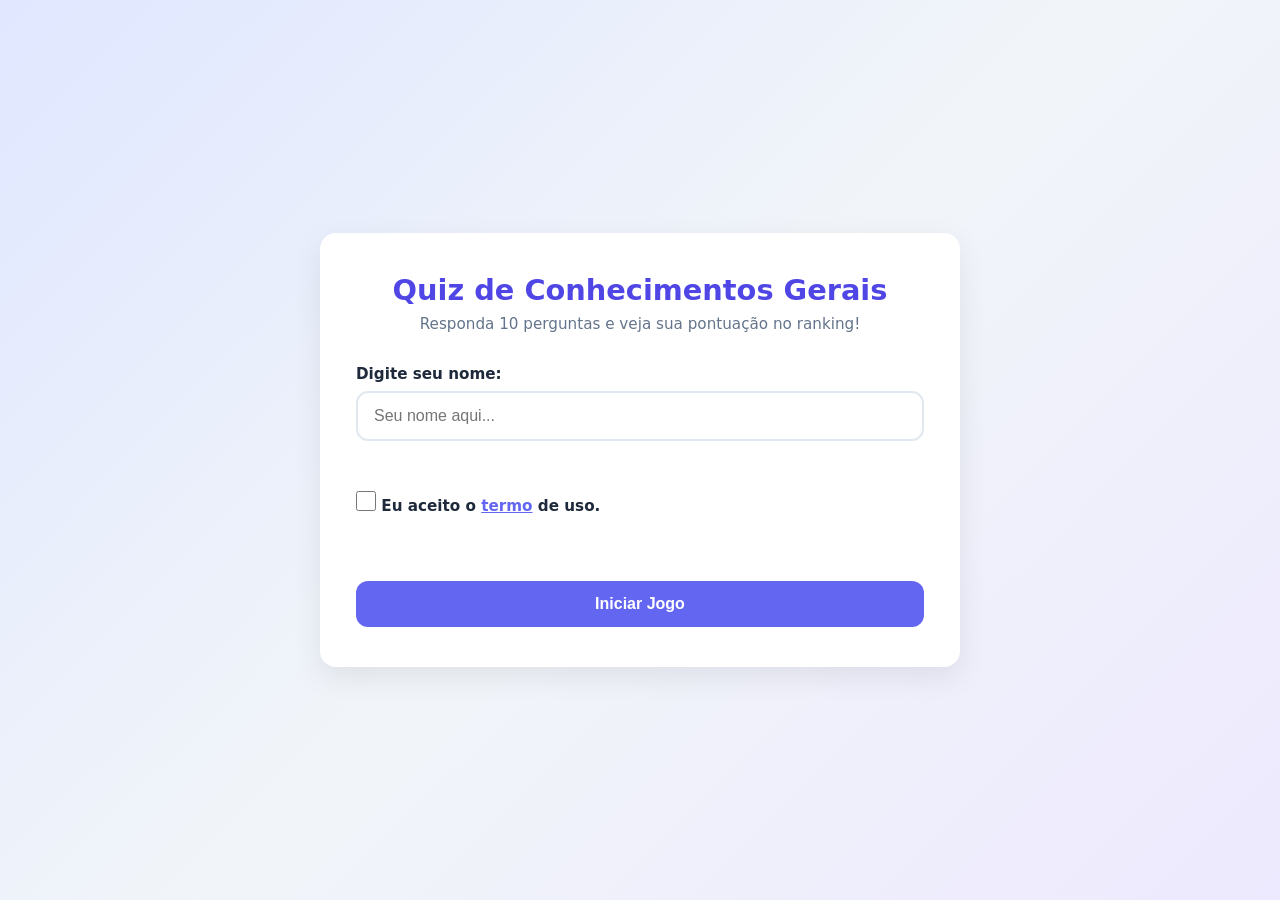
==== index.html @ 55e7a04a "Quiz conhecimentos gerais, quase pronto." ====
<!DOCTYPE html>
<html lang="pt-BR">
<head>
  <meta charset="UTF-8" />
  <meta name="viewport" content="width=device-width, initial-scale=1.0" />
  <title>Quiz de Conhecimentos Gerais</title>
  <link rel="stylesheet" href="style.css" />
</head>
<body>
  <div class="app">
    <!-- TELA INICIAL -->
    <section id="tela-inicio" class="tela ativa">
      <div class="cartao">
        <h1>Quiz de Conhecimentos Gerais</h1>
        <p class="subtitulo">Responda 10 perguntas e veja sua pontuação no ranking!</p>

        <div class="campo">
          <label for="nome">Digite seu nome:</label>
          <input type="text" id="nome" placeholder="Seu nome aqui..." autocomplete="off" />
          <span id="erro-nome" class="erro-msg"></span>
        </div>

        <div class="campo checkbox-campo">
          <label class="aceite">
            <input type="checkbox" id="aceite" />
            <span>Eu aceito o <a href="termo.html" target="_blank" rel="noopener" class="link-termo">termo</a> de uso.</span>
          </label>
          <span id="erro-aceite" class="erro-msg"></span>
        </div>

        <button id="btn-iniciar" class="btn btn-principal">Iniciar Jogo</button>
      </div>
    </section>

    <!-- TELA DO QUIZ -->
    <section id="tela-quiz" class="tela">
      <div class="cabecalho-quiz">
        <div class="info-quiz">
          <span id="jogador-nome"></span>
          <span id="pontos-atuais" class="pontos">0 pts</span>
        </div>
        <div class="barra-progresso">
          <div id="progresso-preenchido" class="barra-progresso-preenchido"></div>
        </div>
        <p id="contador-pergunta" class="contador">Pergunta 1 de 10</p>
      </div>

      <div class="cartao cartao-pergunta">
        <h2 id="texto-pergunta"></h2>
        <div id="opcoes" class="opcoes"></div>
        <div id="feedback" class="feedback"></div>
        <button id="btn-proxima" class="btn btn-principal" style="display:none;">Próxima Pergunta</button>
      </div>
    </section>

    <!-- TELA DE RESULTADO / RANKING -->
    <section id="tela-resultado" class="tela">
      <div class="cartao">
        <h1>Quiz Concluído!</h1>
        <div class="pontuacao-final">
          <span id="pontuacao-valor" class="pontuacao-numero"></span>
          <span class="pontuacao-label">de 10 acertos</span>
        </div>

        <div class="ranking">
          <h2>Ranking</h2>
          <div id="lista-ranking" class="lista-ranking"></div>
        </div>

        <button id="btn-reiniciar" class="btn btn-principal">Jogar Novamente</button>
      </div>
    </section>
  </div>

  <script src="script.js"></script>
</body>
</html>
---- style.css ----
* {
    margin: 0;
    padding: 0;
    box-sizing: border-box;
  }
  
  :root {
    --cor-primaria: #6366f1;
    --cor-primaria-escura: #4f46e5;
    --cor-sucesso: #16a34a;
    --cor-sucesso-fundo: #dcfce7;
    --cor-erro: #dc2626;
    --cor-erro-fundo: #fee2e2;
    --cor-texto: #1e293b;
    --cor-texto-suave: #64748b;
    --cor-fundo: #f1f5f9;
    --cor-branco: #ffffff;
    --cor-borda: #e2e8f0;
    --raio: 16px;
    --sombra: 0 10px 30px rgba(0, 0, 0, 0.08);
    --sombra-hover: 0 14px 40px rgba(0, 0, 0, 0.12);
  }
  
  body {
    font-family: 'Segoe UI', system-ui, -apple-system, sans-serif;
    background: linear-gradient(135deg, #e0e7ff 0%, #f1f5f9 50%, #ede9fe 100%);
    color: var(--cor-texto);
    min-height: 100vh;
    display: flex;
    align-items: center;
    justify-content: center;
    padding: 20px;
  }
  
  .app {
    width: 100%;
    max-width: 640px;
  }
  
  /* TELAS */
  .tela {
    display: none;
    animation: surgir 0.4s ease;
  }
  
  .tela.ativa {
    display: block;
  }
  
  @keyframes surgir {
    from { opacity: 0; transform: translateY(16px); }
    to { opacity: 1; transform: translateY(0); }
  }
  
  /* CARTÃO */
  .cartao {
    background: var(--cor-branco);
    border-radius: var(--raio);
    box-shadow: var(--sombra);
    padding: 40px 36px;
  }
  
  h1 {
    font-size: 1.8rem;
    text-align: center;
    margin-bottom: 8px;
    color: var(--cor-primaria-escura);
  }
  
  h2 {
    font-size: 1.3rem;
    margin-bottom: 24px;
    line-height: 1.5;
  }
  
  .subtitulo {
    text-align: center;
    color: var(--cor-texto-suave);
    margin-bottom: 32px;
    font-size: 0.95rem;
  }
  
  /* CAMPOS DO FORMULÁRIO */
  .campo {
    margin-bottom: 24px;
  }
  
  .campo label {
    display: block;
    font-weight: 600;
    margin-bottom: 8px;
    font-size: 0.95rem;
  }
  
  .campo input[type="text"] {
    width: 100%;
    padding: 14px 16px;
    border: 2px solid var(--cor-borda);
    border-radius: 12px;
    font-size: 1rem;
    transition: border-color 0.2s, box-shadow 0.2s;
    outline: none;
  }
  
  .campo input[type="text"]:focus {
    border-color: var(--cor-primaria);
    box-shadow: 0 0 0 3px rgba(99, 102, 241, 0.15);
  }
  
  .checkbox-campo {
    display: flex;
    flex-direction: column;
  }
  
  .aceite {
    display: flex;
    align-items: flex-start;
    gap: 10px;
    cursor: pointer;
    font-size: 0.95rem;
    line-height: 1.5;
  }
  
  .aceite input[type="checkbox"] {
    width: 20px;
    height: 20px;
    margin-top: 2px;
    accent-color: var(--cor-primaria);
    cursor: pointer;
    flex-shrink: 0;
  }
  
  .link-termo {
    color: var(--cor-primaria);
    text-decoration: underline;
    font-weight: 600;
  }
  
  .link-termo:hover {
    color: var(--cor-primaria-escura);
  }
  
  .erro-msg {
    display: block;
    color: var(--cor-erro);
    font-size: 0.85rem;
    margin-top: 6px;
    min-height: 18px;
  }
  
  /* BOTÕES */
  .btn {
    display: inline-block;
    border: none;
    border-radius: 12px;
    font-size: 1rem;
    font-weight: 600;
    cursor: pointer;
    transition: transform 0.15s, box-shadow 0.2s, background 0.2s;
    padding: 14px 28px;
    width: 100%;
  }
  
  .btn-principal {
    background: var(--cor-primaria);
    color: var(--cor-branco);
    margin-top: 8px;
  }
  
  .btn-principal:hover {
    background: var(--cor-primaria-escura);
    box-shadow: var(--sombra-hover);
    transform: translateY(-2px);
  }
  
  .btn-principal:active {
    transform: translateY(0);
  }
  
  /* CABEÇALHO DO QUIZ */
  .cabecalho-quiz {
    margin-bottom: 20px;
  }
  
  .info-quiz {
    display: flex;
    justify-content: space-between;
    align-items: center;
    margin-bottom: 12px;
  }
  
  #jogador-nome {
    font-weight: 600;
    font-size: 1rem;
  }
  
  .pontos {
    background: var(--cor-primaria);
    color: var(--cor-branco);
    padding: 4px 14px;
    border-radius: 20px;
    font-weight: 600;
    font-size: 0.9rem;
  }
  
  .barra-progresso {
    width: 100%;
    height: 8px;
    background: var(--cor-borda);
    border-radius: 4px;
    overflow: hidden;
    margin-bottom: 8px;
  }
  
  .barra-progresso-preenchido {
    height: 100%;
    background: linear-gradient(90deg, var(--cor-primaria), #a78bfa);
    border-radius: 4px;
    transition: width 0.4s ease;
    width: 0%;
  }
  
  .contador {
    font-size: 0.85rem;
    color: var(--cor-texto-suave);
    text-align: right;
  }
  
  /* OPÇÕES */
  .opcoes {
    display: flex;
    flex-direction: column;
    gap: 12px;
  }
  
  .opcao {
    display: block;
    width: 100%;
    text-align: left;
    padding: 16px 20px;
    border: 2px solid var(--cor-borda);
    border-radius: 12px;
    background: var(--cor-branco);
    font-size: 1rem;
    cursor: pointer;
    transition: border-color 0.2s, background 0.2s, transform 0.1s;
  }
  
  .opcao:hover:not(:disabled) {
    border-color: var(--cor-primaria);
    background: #eef2ff;
    transform: translateX(4px);
  }
  
  .opcao:disabled {
    cursor: default;
  }
  
  .opcao.correta {
    border-color: var(--cor-sucesso);
    background: var(--cor-sucesso-fundo);
    color: var(--cor-sucesso);
    font-weight: 600;
  }
  
  .opcao.incorreta {
    border-color: var(--cor-erro);
    background: var(--cor-erro-fundo);
    color: var(--cor-erro);
    font-weight: 600;
  }
  
  /* FEEDBACK */
  .feedback {
    margin-top: 20px;
    padding: 14px 18px;
    border-radius: 12px;
    font-weight: 600;
    text-align: center;
    display: none;
  }
  
  .feedback.mostrar {
    display: block;
    animation: surgir 0.3s ease;
  }
  
  .feedback.sucesso {
    background: var(--cor-sucesso-fundo);
    color: var(--cor-sucesso);
  }
  
  .feedback.erro {
    background: var(--cor-erro-fundo);
    color: var(--cor-erro);
  }
  
  /* RESULTADO */
  .pontuacao-final {
    text-align: center;
    margin: 24px 0 32px;
  }
  
  .pontuacao-numero {
    display: block;
    font-size: 3.5rem;
    font-weight: 800;
    color: var(--cor-primaria);
    line-height: 1;
  }
  
  .pontuacao-label {
    display: block;
    color: var(--cor-texto-suave);
    font-size: 1rem;
    margin-top: 8px;
  }
  
  /* RANKING */
  .ranking {
    margin-bottom: 28px;
  }
  
  .ranking h2 {
    text-align: center;
    margin-bottom: 16px;
    font-size: 1.3rem;
    color: var(--cor-texto);
  }
  
  .lista-ranking {
    display: flex;
    flex-direction: column;
    gap: 8px;
    max-height: 320px;
    overflow-y: auto;
  }
  
  .item-ranking {
    display: flex;
    align-items: center;
    gap: 12px;
    padding: 12px 16px;
    background: var(--cor-fundo);
    border-radius: 10px;
    transition: background 0.2s;
  }
  
  .item-ranking:hover {
    background: #e2e8f0;
  }
  
  .item-ranking.destaque {
    background: linear-gradient(135deg, #fef3c7, #fde68a);
    border: 2px solid #f59e0b;
  }
  
  .posicao {
    font-weight: 800;
    font-size: 1.1rem;
    color: var(--cor-primaria);
    min-width: 32px;
    text-align: center;
  }
  
  .nome-ranking {
    flex: 1;
    font-weight: 600;
    font-size: 0.95rem;
  }
  
  .pontos-ranking {
    font-weight: 700;
    color: var(--cor-sucesso);
    font-size: 0.95rem;
  }
  
  .data-ranking {
    font-size: 0.75rem;
    color: var(--cor-texto-suave);
  }
  
  .ranking-vazio {
    text-align: center;
    color: var(--cor-texto-suave);
    padding: 24px;
    font-style: italic;
  }
  
  /* RESPONSIVO */
  @media (max-width: 480px) {
    .cartao {
      padding: 28px 20px;
    }
  
    h1 {
      font-size: 1.5rem;
    }
  
    .pontuacao-numero {
      font-size: 2.8rem;
    }
  }
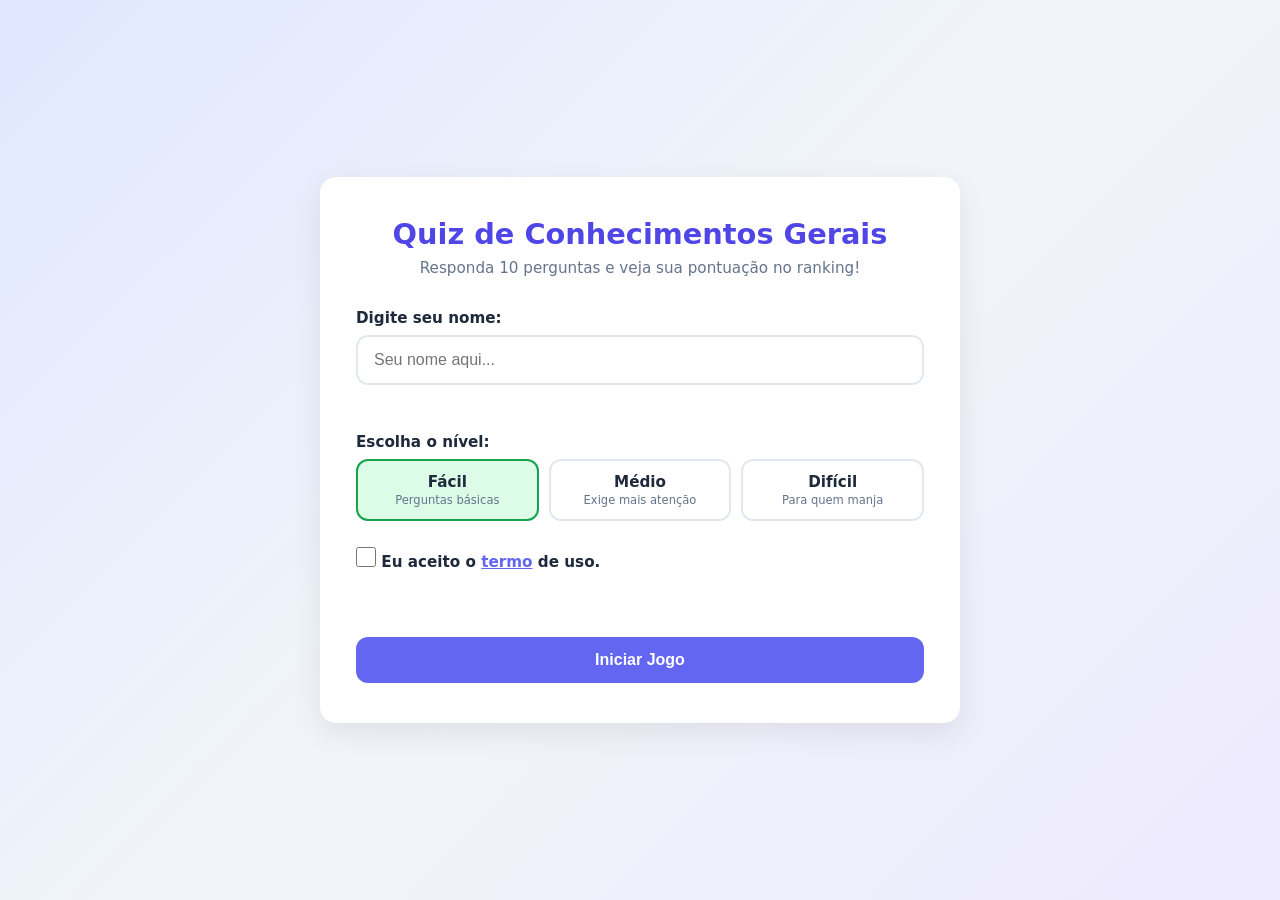
==== commit cafda6bd: "niveis do quiz" ====
--- a/index.html
+++ b/index.html
@@ -13,13 +13,31 @@
       <div class="cartao">
         <h1>Quiz de Conhecimentos Gerais</h1>
         <p class="subtitulo">Responda 10 perguntas e veja sua pontuação no ranking!</p>
-
+ 
         <div class="campo">
           <label for="nome">Digite seu nome:</label>
           <input type="text" id="nome" placeholder="Seu nome aqui..." autocomplete="off" />
           <span id="erro-nome" class="erro-msg"></span>
         </div>
-
+ 
+        <div class="campo">
+          <label>Escolha o nível:</label>
+          <div class="niveis">
+            <label class="nivel-opcao">
+              <input type="radio" name="nivel" value="facil" checked />
+              <span class="nivel-cartao nivel-facil"><strong>Fácil</strong><small>Perguntas básicas</small></span>
+            </label>
+            <label class="nivel-opcao">
+              <input type="radio" name="nivel" value="medio" />
+              <span class="nivel-cartao nivel-medio"><strong>Médio</strong><small>Exige mais atenção</small></span>
+            </label>
+            <label class="nivel-opcao">
+              <input type="radio" name="nivel" value="dificil" />
+              <span class="nivel-cartao nivel-dificil"><strong>Difícil</strong><small>Para quem manja</small></span>
+            </label>
+          </div>
+        </div>
+ 
         <div class="campo checkbox-campo">
           <label class="aceite">
             <input type="checkbox" id="aceite" />
@@ -27,16 +45,17 @@
           </label>
           <span id="erro-aceite" class="erro-msg"></span>
         </div>
-
+ 
         <button id="btn-iniciar" class="btn btn-principal">Iniciar Jogo</button>
       </div>
     </section>
-
+ 
     <!-- TELA DO QUIZ -->
     <section id="tela-quiz" class="tela">
       <div class="cabecalho-quiz">
         <div class="info-quiz">
           <span id="jogador-nome"></span>
+          <span id="nivel-atual" class="selo-nivel"></span>
           <span id="pontos-atuais" class="pontos">0 pts</span>
         </div>
         <div class="barra-progresso">
@@ -44,7 +63,7 @@
         </div>
         <p id="contador-pergunta" class="contador">Pergunta 1 de 10</p>
       </div>
-
+ 
       <div class="cartao cartao-pergunta">
         <h2 id="texto-pergunta"></h2>
         <div id="opcoes" class="opcoes"></div>
@@ -52,7 +71,7 @@
         <button id="btn-proxima" class="btn btn-principal" style="display:none;">Próxima Pergunta</button>
       </div>
     </section>
-
+ 
     <!-- TELA DE RESULTADO / RANKING -->
     <section id="tela-resultado" class="tela">
       <div class="cartao">
@@ -60,18 +79,25 @@
         <div class="pontuacao-final">
           <span id="pontuacao-valor" class="pontuacao-numero"></span>
           <span class="pontuacao-label">de 10 acertos</span>
+          <span id="resultado-nivel" class="selo-nivel"></span>
         </div>
-
+ 
         <div class="ranking">
           <h2>Ranking</h2>
+          <div id="abas-ranking" class="abas-ranking">
+            <button class="aba" data-filtro="todos">Todos</button>
+            <button class="aba" data-filtro="facil">Fácil</button>
+            <button class="aba" data-filtro="medio">Médio</button>
+            <button class="aba" data-filtro="dificil">Difícil</button>
+          </div>
           <div id="lista-ranking" class="lista-ranking"></div>
         </div>
-
+ 
         <button id="btn-reiniciar" class="btn btn-principal">Jogar Novamente</button>
       </div>
     </section>
   </div>
-
+ 
   <script src="script.js"></script>
 </body>
-</html>
+</html>
--- a/style.css
+++ b/style.css
@@ -1,404 +1,447 @@
 * {
-    margin: 0;
-    padding: 0;
-    box-sizing: border-box;
+  margin: 0;
+  padding: 0;
+  box-sizing: border-box;
+}
+
+:root {
+  --cor-primaria: #6366f1;
+  --cor-primaria-escura: #4f46e5;
+  --cor-sucesso: #16a34a;
+  --cor-sucesso-fundo: #dcfce7;
+  --cor-erro: #dc2626;
+  --cor-erro-fundo: #fee2e2;
+  --cor-texto: #1e293b;
+  --cor-texto-suave: #64748b;
+  --cor-fundo: #f1f5f9;
+  --cor-branco: #ffffff;
+  --cor-borda: #e2e8f0;
+  --raio: 16px;
+  --sombra: 0 10px 30px rgba(0, 0, 0, 0.08);
+  --sombra-hover: 0 14px 40px rgba(0, 0, 0, 0.12);
+}
+
+body {
+  font-family: 'Segoe UI', system-ui, -apple-system, sans-serif;
+  background: linear-gradient(135deg, #e0e7ff 0%, #f1f5f9 50%, #ede9fe 100%);
+  color: var(--cor-texto);
+  min-height: 100vh;
+  display: flex;
+  align-items: center;
+  justify-content: center;
+  padding: 20px;
+}
+
+.app {
+  width: 100%;
+  max-width: 640px;
+}
+
+/* TELAS */
+.tela {
+  display: none;
+  animation: surgir 0.4s ease;
+}
+
+.tela.ativa {
+  display: block;
+}
+
+@keyframes surgir {
+  from { opacity: 0; transform: translateY(16px); }
+  to { opacity: 1; transform: translateY(0); }
+}
+
+/* CARTÃO */
+.cartao {
+  background: var(--cor-branco);
+  border-radius: var(--raio);
+  box-shadow: var(--sombra);
+  padding: 40px 36px;
+}
+
+h1 {
+  font-size: 1.8rem;
+  text-align: center;
+  margin-bottom: 8px;
+  color: var(--cor-primaria-escura);
+}
+
+h2 {
+  font-size: 1.3rem;
+  margin-bottom: 24px;
+  line-height: 1.5;
+}
+
+.subtitulo {
+  text-align: center;
+  color: var(--cor-texto-suave);
+  margin-bottom: 32px;
+  font-size: 0.95rem;
+}
+
+/* CAMPOS DO FORMULÁRIO */
+.campo {
+  margin-bottom: 24px;
+}
+
+.campo label {
+  display: block;
+  font-weight: 600;
+  margin-bottom: 8px;
+  font-size: 0.95rem;
+}
+
+.campo input[type="text"] {
+  width: 100%;
+  padding: 14px 16px;
+  border: 2px solid var(--cor-borda);
+  border-radius: 12px;
+  font-size: 1rem;
+  transition: border-color 0.2s, box-shadow 0.2s;
+  outline: none;
+}
+
+.campo input[type="text"]:focus {
+  border-color: var(--cor-primaria);
+  box-shadow: 0 0 0 3px rgba(99, 102, 241, 0.15);
+}
+
+.checkbox-campo {
+  display: flex;
+  flex-direction: column;
+}
+
+.aceite {
+  display: flex;
+  align-items: flex-start;
+  gap: 10px;
+  cursor: pointer;
+  font-size: 0.95rem;
+  line-height: 1.5;
+}
+
+.aceite input[type="checkbox"] {
+  width: 20px;
+  height: 20px;
+  margin-top: 2px;
+  accent-color: var(--cor-primaria);
+  cursor: pointer;
+  flex-shrink: 0;
+}
+
+.link-termo {
+  color: var(--cor-primaria);
+  text-decoration: underline;
+  font-weight: 600;
+}
+
+.link-termo:hover {
+  color: var(--cor-primaria-escura);
+}
+
+.erro-msg {
+  display: block;
+  color: var(--cor-erro);
+  font-size: 0.85rem;
+  margin-top: 6px;
+  min-height: 18px;
+}
+
+/* BOTÕES */
+.btn {
+  display: inline-block;
+  border: none;
+  border-radius: 12px;
+  font-size: 1rem;
+  font-weight: 600;
+  cursor: pointer;
+  transition: transform 0.15s, box-shadow 0.2s, background 0.2s;
+  padding: 14px 28px;
+  width: 100%;
+}
+
+.btn-principal {
+  background: var(--cor-primaria);
+  color: var(--cor-branco);
+  margin-top: 8px;
+}
+
+.btn-principal:hover {
+  background: var(--cor-primaria-escura);
+  box-shadow: var(--sombra-hover);
+  transform: translateY(-2px);
+}
+
+.btn-principal:active {
+  transform: translateY(0);
+}
+
+/* CABEÇALHO DO QUIZ */
+.cabecalho-quiz {
+  margin-bottom: 20px;
+}
+
+.info-quiz {
+  display: flex;
+  justify-content: space-between;
+  align-items: center;
+  margin-bottom: 12px;
+}
+
+#jogador-nome {
+  font-weight: 600;
+  font-size: 1rem;
+}
+
+.pontos {
+  background: var(--cor-primaria);
+  color: var(--cor-branco);
+  padding: 4px 14px;
+  border-radius: 20px;
+  font-weight: 600;
+  font-size: 0.9rem;
+}
+
+.barra-progresso {
+  width: 100%;
+  height: 8px;
+  background: var(--cor-borda);
+  border-radius: 4px;
+  overflow: hidden;
+  margin-bottom: 8px;
+}
+
+.barra-progresso-preenchido {
+  height: 100%;
+  background: linear-gradient(90deg, var(--cor-primaria), #a78bfa);
+  border-radius: 4px;
+  transition: width 0.4s ease;
+  width: 0%;
+}
+
+.contador {
+  font-size: 0.85rem;
+  color: var(--cor-texto-suave);
+  text-align: right;
+}
+
+/* OPÇÕES */
+.opcoes {
+  display: flex;
+  flex-direction: column;
+  gap: 12px;
+}
+
+.opcao {
+  display: block;
+  width: 100%;
+  text-align: left;
+  padding: 16px 20px;
+  border: 2px solid var(--cor-borda);
+  border-radius: 12px;
+  background: var(--cor-branco);
+  font-size: 1rem;
+  cursor: pointer;
+  transition: border-color 0.2s, background 0.2s, transform 0.1s;
+}
+
+.opcao:hover:not(:disabled) {
+  border-color: var(--cor-primaria);
+  background: #eef2ff;
+  transform: translateX(4px);
+}
+
+.opcao:disabled {
+  cursor: default;
+}
+
+.opcao.correta {
+  border-color: var(--cor-sucesso);
+  background: var(--cor-sucesso-fundo);
+  color: var(--cor-sucesso);
+  font-weight: 600;
+}
+
+.opcao.incorreta {
+  border-color: var(--cor-erro);
+  background: var(--cor-erro-fundo);
+  color: var(--cor-erro);
+  font-weight: 600;
+}
+
+/* FEEDBACK */
+.feedback {
+  margin-top: 20px;
+  padding: 14px 18px;
+  border-radius: 12px;
+  font-weight: 600;
+  text-align: center;
+  display: none;
+}
+
+.feedback.mostrar {
+  display: block;
+  animation: surgir 0.3s ease;
+}
+
+.feedback.sucesso {
+  background: var(--cor-sucesso-fundo);
+  color: var(--cor-sucesso);
+}
+
+.feedback.erro {
+  background: var(--cor-erro-fundo);
+  color: var(--cor-erro);
+}
+
+/* RESULTADO */
+.pontuacao-final {
+  text-align: center;
+  margin: 24px 0 32px;
+}
+
+.pontuacao-numero {
+  display: block;
+  font-size: 3.5rem;
+  font-weight: 800;
+  color: var(--cor-primaria);
+  line-height: 1;
+}
+
+.pontuacao-label {
+  display: block;
+  color: var(--cor-texto-suave);
+  font-size: 1rem;
+  margin-top: 8px;
+}
+
+/* RANKING */
+.ranking {
+  margin-bottom: 28px;
+}
+
+.ranking h2 {
+  text-align: center;
+  margin-bottom: 16px;
+  font-size: 1.3rem;
+  color: var(--cor-texto);
+}
+
+.lista-ranking {
+  display: flex;
+  flex-direction: column;
+  gap: 8px;
+  max-height: 320px;
+  overflow-y: auto;
+}
+
+.item-ranking {
+  display: flex;
+  align-items: center;
+  gap: 12px;
+  padding: 12px 16px;
+  background: var(--cor-fundo);
+  border-radius: 10px;
+  transition: background 0.2s;
+}
+
+.item-ranking:hover {
+  background: #e2e8f0;
+}
+
+.item-ranking.destaque {
+  background: linear-gradient(135deg, #fef3c7, #fde68a);
+  border: 2px solid #f59e0b;
+}
+
+.posicao {
+  font-weight: 800;
+  font-size: 1.1rem;
+  color: var(--cor-primaria);
+  min-width: 32px;
+  text-align: center;
+}
+
+.nome-ranking {
+  flex: 1;
+  font-weight: 600;
+  font-size: 0.95rem;
+}
+
+.pontos-ranking {
+  font-weight: 700;
+  color: var(--cor-sucesso);
+  font-size: 0.95rem;
+}
+
+.data-ranking {
+  font-size: 0.75rem;
+  color: var(--cor-texto-suave);
+}
+
+.ranking-vazio {
+  text-align: center;
+  color: var(--cor-texto-suave);
+  padding: 24px;
+  font-style: italic;
+}
+
+/* RESPONSIVO */
+@media (max-width: 480px) {
+  .cartao {
+    padding: 28px 20px;
   }
-  
-  :root {
-    --cor-primaria: #6366f1;
-    --cor-primaria-escura: #4f46e5;
-    --cor-sucesso: #16a34a;
-    --cor-sucesso-fundo: #dcfce7;
-    --cor-erro: #dc2626;
-    --cor-erro-fundo: #fee2e2;
-    --cor-texto: #1e293b;
-    --cor-texto-suave: #64748b;
-    --cor-fundo: #f1f5f9;
-    --cor-branco: #ffffff;
-    --cor-borda: #e2e8f0;
-    --raio: 16px;
-    --sombra: 0 10px 30px rgba(0, 0, 0, 0.08);
-    --sombra-hover: 0 14px 40px rgba(0, 0, 0, 0.12);
+
+  h1 {
+    font-size: 1.5rem;
   }
-  
-  body {
-    font-family: 'Segoe UI', system-ui, -apple-system, sans-serif;
-    background: linear-gradient(135deg, #e0e7ff 0%, #f1f5f9 50%, #ede9fe 100%);
-    color: var(--cor-texto);
-    min-height: 100vh;
-    display: flex;
-    align-items: center;
-    justify-content: center;
-    padding: 20px;
+
+  .pontuacao-numero {
+    font-size: 2.8rem;
   }
-  
-  .app {
-    width: 100%;
-    max-width: 640px;
-  }
-  
-  /* TELAS */
-  .tela {
-    display: none;
-    animation: surgir 0.4s ease;
-  }
-  
-  .tela.ativa {
-    display: block;
-  }
-  
-  @keyframes surgir {
-    from { opacity: 0; transform: translateY(16px); }
-    to { opacity: 1; transform: translateY(0); }
-  }
-  
-  /* CARTÃO */
-  .cartao {
-    background: var(--cor-branco);
-    border-radius: var(--raio);
-    box-shadow: var(--sombra);
-    padding: 40px 36px;
-  }
-  
-  h1 {
-    font-size: 1.8rem;
-    text-align: center;
-    margin-bottom: 8px;
-    color: var(--cor-primaria-escura);
-  }
-  
-  h2 {
-    font-size: 1.3rem;
-    margin-bottom: 24px;
-    line-height: 1.5;
-  }
-  
-  .subtitulo {
-    text-align: center;
-    color: var(--cor-texto-suave);
-    margin-bottom: 32px;
-    font-size: 0.95rem;
-  }
-  
-  /* CAMPOS DO FORMULÁRIO */
-  .campo {
-    margin-bottom: 24px;
-  }
-  
-  .campo label {
-    display: block;
-    font-weight: 600;
-    margin-bottom: 8px;
-    font-size: 0.95rem;
-  }
-  
-  .campo input[type="text"] {
-    width: 100%;
-    padding: 14px 16px;
-    border: 2px solid var(--cor-borda);
-    border-radius: 12px;
-    font-size: 1rem;
-    transition: border-color 0.2s, box-shadow 0.2s;
-    outline: none;
-  }
-  
-  .campo input[type="text"]:focus {
-    border-color: var(--cor-primaria);
-    box-shadow: 0 0 0 3px rgba(99, 102, 241, 0.15);
-  }
-  
-  .checkbox-campo {
-    display: flex;
-    flex-direction: column;
-  }
-  
-  .aceite {
-    display: flex;
-    align-items: flex-start;
-    gap: 10px;
-    cursor: pointer;
-    font-size: 0.95rem;
-    line-height: 1.5;
-  }
-  
-  .aceite input[type="checkbox"] {
-    width: 20px;
-    height: 20px;
-    margin-top: 2px;
-    accent-color: var(--cor-primaria);
-    cursor: pointer;
-    flex-shrink: 0;
-  }
-  
-  .link-termo {
-    color: var(--cor-primaria);
-    text-decoration: underline;
-    font-weight: 600;
-  }
-  
-  .link-termo:hover {
-    color: var(--cor-primaria-escura);
-  }
-  
-  .erro-msg {
-    display: block;
-    color: var(--cor-erro);
-    font-size: 0.85rem;
-    margin-top: 6px;
-    min-height: 18px;
-  }
-  
-  /* BOTÕES */
-  .btn {
-    display: inline-block;
-    border: none;
-    border-radius: 12px;
-    font-size: 1rem;
-    font-weight: 600;
-    cursor: pointer;
-    transition: transform 0.15s, box-shadow 0.2s, background 0.2s;
-    padding: 14px 28px;
-    width: 100%;
-  }
-  
-  .btn-principal {
-    background: var(--cor-primaria);
-    color: var(--cor-branco);
-    margin-top: 8px;
-  }
-  
-  .btn-principal:hover {
-    background: var(--cor-primaria-escura);
-    box-shadow: var(--sombra-hover);
-    transform: translateY(-2px);
-  }
-  
-  .btn-principal:active {
-    transform: translateY(0);
-  }
-  
-  /* CABEÇALHO DO QUIZ */
-  .cabecalho-quiz {
-    margin-bottom: 20px;
-  }
-  
-  .info-quiz {
-    display: flex;
-    justify-content: space-between;
-    align-items: center;
-    margin-bottom: 12px;
-  }
-  
-  #jogador-nome {
-    font-weight: 600;
-    font-size: 1rem;
-  }
-  
-  .pontos {
-    background: var(--cor-primaria);
-    color: var(--cor-branco);
-    padding: 4px 14px;
-    border-radius: 20px;
-    font-weight: 600;
-    font-size: 0.9rem;
-  }
-  
-  .barra-progresso {
-    width: 100%;
-    height: 8px;
-    background: var(--cor-borda);
-    border-radius: 4px;
-    overflow: hidden;
-    margin-bottom: 8px;
-  }
-  
-  .barra-progresso-preenchido {
-    height: 100%;
-    background: linear-gradient(90deg, var(--cor-primaria), #a78bfa);
-    border-radius: 4px;
-    transition: width 0.4s ease;
-    width: 0%;
-  }
-  
-  .contador {
-    font-size: 0.85rem;
-    color: var(--cor-texto-suave);
-    text-align: right;
-  }
-  
-  /* OPÇÕES */
-  .opcoes {
-    display: flex;
-    flex-direction: column;
-    gap: 12px;
-  }
-  
-  .opcao {
-    display: block;
-    width: 100%;
-    text-align: left;
-    padding: 16px 20px;
-    border: 2px solid var(--cor-borda);
-    border-radius: 12px;
-    background: var(--cor-branco);
-    font-size: 1rem;
-    cursor: pointer;
-    transition: border-color 0.2s, background 0.2s, transform 0.1s;
-  }
-  
-  .opcao:hover:not(:disabled) {
-    border-color: var(--cor-primaria);
-    background: #eef2ff;
-    transform: translateX(4px);
-  }
-  
-  .opcao:disabled {
-    cursor: default;
-  }
-  
-  .opcao.correta {
-    border-color: var(--cor-sucesso);
-    background: var(--cor-sucesso-fundo);
-    color: var(--cor-sucesso);
-    font-weight: 600;
-  }
-  
-  .opcao.incorreta {
-    border-color: var(--cor-erro);
-    background: var(--cor-erro-fundo);
-    color: var(--cor-erro);
-    font-weight: 600;
-  }
-  
-  /* FEEDBACK */
-  .feedback {
-    margin-top: 20px;
-    padding: 14px 18px;
-    border-radius: 12px;
-    font-weight: 600;
-    text-align: center;
-    display: none;
-  }
-  
-  .feedback.mostrar {
-    display: block;
-    animation: surgir 0.3s ease;
-  }
-  
-  .feedback.sucesso {
-    background: var(--cor-sucesso-fundo);
-    color: var(--cor-sucesso);
-  }
-  
-  .feedback.erro {
-    background: var(--cor-erro-fundo);
-    color: var(--cor-erro);
-  }
-  
-  /* RESULTADO */
-  .pontuacao-final {
-    text-align: center;
-    margin: 24px 0 32px;
-  }
-  
-  .pontuacao-numero {
-    display: block;
-    font-size: 3.5rem;
-    font-weight: 800;
-    color: var(--cor-primaria);
-    line-height: 1;
-  }
-  
-  .pontuacao-label {
-    display: block;
-    color: var(--cor-texto-suave);
-    font-size: 1rem;
-    margin-top: 8px;
-  }
-  
-  /* RANKING */
-  .ranking {
-    margin-bottom: 28px;
-  }
-  
-  .ranking h2 {
-    text-align: center;
-    margin-bottom: 16px;
-    font-size: 1.3rem;
-    color: var(--cor-texto);
-  }
-  
-  .lista-ranking {
-    display: flex;
-    flex-direction: column;
-    gap: 8px;
-    max-height: 320px;
-    overflow-y: auto;
-  }
-  
-  .item-ranking {
-    display: flex;
-    align-items: center;
-    gap: 12px;
-    padding: 12px 16px;
-    background: var(--cor-fundo);
-    border-radius: 10px;
-    transition: background 0.2s;
-  }
-  
-  .item-ranking:hover {
-    background: #e2e8f0;
-  }
-  
-  .item-ranking.destaque {
-    background: linear-gradient(135deg, #fef3c7, #fde68a);
-    border: 2px solid #f59e0b;
-  }
-  
-  .posicao {
-    font-weight: 800;
-    font-size: 1.1rem;
-    color: var(--cor-primaria);
-    min-width: 32px;
-    text-align: center;
-  }
-  
-  .nome-ranking {
-    flex: 1;
-    font-weight: 600;
-    font-size: 0.95rem;
-  }
-  
-  .pontos-ranking {
-    font-weight: 700;
-    color: var(--cor-sucesso);
-    font-size: 0.95rem;
-  }
-  
-  .data-ranking {
-    font-size: 0.75rem;
-    color: var(--cor-texto-suave);
-  }
-  
-  .ranking-vazio {
-    text-align: center;
-    color: var(--cor-texto-suave);
-    padding: 24px;
-    font-style: italic;
-  }
-  
-  /* RESPONSIVO */
-  @media (max-width: 480px) {
-    .cartao {
-      padding: 28px 20px;
-    }
-  
-    h1 {
-      font-size: 1.5rem;
-    }
-  
-    .pontuacao-numero {
-      font-size: 2.8rem;
-    }
-  }
-  +}
+
+
+/* NÍVEIS */
+.niveis { display: grid; grid-template-columns: repeat(3, 1fr); gap: 10px; }
+.nivel-opcao { cursor: pointer; margin: 0 !important; font-weight: normal !important; position: relative; }
+.nivel-opcao input { position: absolute; opacity: 0; pointer-events: none; }
+.nivel-cartao {
+display: flex; flex-direction: column; align-items: center; gap: 2px;
+padding: 12px 8px; border: 2px solid var(--cor-borda); border-radius: 12px;
+text-align: center; transition: border-color .2s, background .2s, transform .1s;
+}
+.nivel-cartao small { font-size: .72rem; color: var(--cor-texto-suave); }
+.nivel-opcao:hover .nivel-cartao { transform: translateY(-2px); }
+.nivel-opcao input:focus-visible + .nivel-cartao { box-shadow: 0 0 0 3px rgba(99,102,241,.25); }
+.nivel-opcao input:checked + .nivel-facil   { border-color: #16a34a; background: #dcfce7; }
+.nivel-opcao input:checked + .nivel-medio   { border-color: #d97706; background: #fef3c7; }
+.nivel-opcao input:checked + .nivel-dificil { border-color: #dc2626; background: #fee2e2; }
+
+.selo-nivel {
+display: inline-block; padding: 3px 12px; border-radius: 20px;
+font-size: .8rem; font-weight: 700;
+}
+.selo-nivel:empty { display: none; }
+.selo-nivel.facil   { background: #dcfce7; color: #15803d; }
+.selo-nivel.medio   { background: #fef3c7; color: #b45309; }
+.selo-nivel.dificil { background: #fee2e2; color: #b91c1c; }
+#resultado-nivel { margin-top: 12px; }
+
+.abas-ranking { display: flex; gap: 8px; justify-content: center; flex-wrap: wrap; margin-bottom: 16px; }
+.aba {
+border: 2px solid var(--cor-borda); background: var(--cor-branco); color: var(--cor-texto);
+padding: 6px 14px; border-radius: 20px; font-weight: 600; font-size: .85rem; cursor: pointer;
+transition: background .2s, border-color .2s;
+}
+.aba:hover { border-color: var(--cor-primaria); }
+.aba.ativa { background: var(--cor-primaria); border-color: var(--cor-primaria); color: #fff; }
+.info-nome { display: flex; flex-direction: column; flex: 1; }
+.info-nome .nome-ranking { flex: none; }
+.info-nome .selo-nivel { font-size: .65rem; padding: 1px 8px; margin-left: 6px; }
+
+@media (max-width: 480px) {
+.niveis { grid-template-columns: 1fr; }
+.nivel-cartao { flex-direction: row; justify-content: space-between; padding: 12px 16px; }
+}
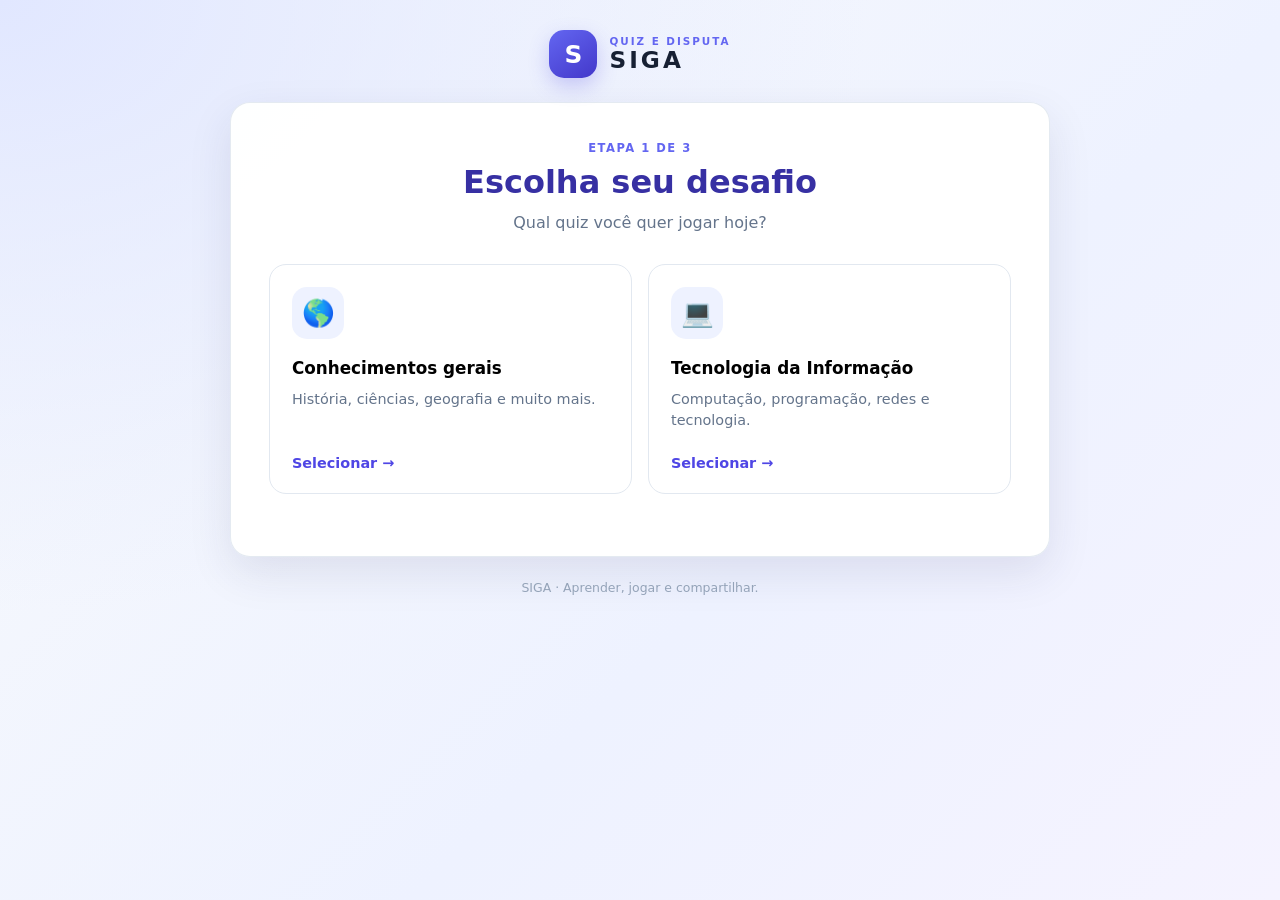
==== commit 24001762: "Add files via upload" ====
--- a/index.html
+++ b/index.html
@@ -3,101 +3,205 @@
 <head>
   <meta charset="UTF-8" />
   <meta name="viewport" content="width=device-width, initial-scale=1.0" />
-  <title>Quiz de Conhecimentos Gerais</title>
+  <meta name="theme-color" content="#4f46e5" />
+  <title>SIGA | Quiz e Disputa</title>
   <link rel="stylesheet" href="style.css" />
 </head>
 <body>
-  <div class="app">
-    <!-- TELA INICIAL -->
-    <section id="tela-inicio" class="tela ativa">
-      <div class="cartao">
-        <h1>Quiz de Conhecimentos Gerais</h1>
-        <p class="subtitulo">Responda 10 perguntas e veja sua pontuação no ranking!</p>
- 
+  <main class="app">
+    <header class="marca">
+      <div class="marca-icone" aria-hidden="true">S</div>
+      <div><p class="marca-sobretitulo">QUIZ E DISPUTA</p><p class="marca-nome">SIGA</p></div>
+    </header>
+
+    <!-- 1. Escolher a categoria -->
+    <section id="tela-tipo" class="tela ativa">
+      <div class="cartao">
+        <p class="etapa">ETAPA 1 DE 3</p>
+        <h1>Escolha seu desafio</h1>
+        <p class="subtitulo">Qual quiz você quer jogar hoje?</p>
+        <div class="cartoes-escolha">
+          <button class="cartao-escolha" type="button" data-tipo="geral">
+            <span class="escolha-icone" aria-hidden="true">🌎</span>
+            <span class="escolha-titulo">Conhecimentos gerais</span>
+            <span class="escolha-descricao">História, ciências, geografia e muito mais.</span>
+            <span class="escolha-cta">Selecionar <span aria-hidden="true">→</span></span>
+          </button>
+          <button class="cartao-escolha" type="button" data-tipo="ti">
+            <span class="escolha-icone" aria-hidden="true">💻</span>
+            <span class="escolha-titulo">Tecnologia da Informação</span>
+            <span class="escolha-descricao">Computação, programação, redes e tecnologia.</span>
+            <span class="escolha-cta">Selecionar <span aria-hidden="true">→</span></span>
+          </button>
+        </div>
+      </div>
+    </section>
+
+    <!-- 2. Escolher individual ou em equipe -->
+    <section id="tela-modo" class="tela">
+      <div class="cartao">
+        <p class="etapa">ETAPA 2 DE 3</p>
+        <h1>Como vocês vão jogar?</h1>
+        <p id="subtitulo-modo" class="subtitulo">Escolha a modalidade.</p>
+        <div class="cartoes-escolha">
+          <button class="cartao-escolha" type="button" data-modo="individual">
+            <span class="escolha-icone" aria-hidden="true">🧑</span>
+            <span class="escolha-titulo">Individual</span>
+            <span class="escolha-descricao">Cada pessoa responde às perguntas e constrói sua pontuação.</span>
+            <span class="escolha-cta">Jogar individual <span aria-hidden="true">→</span></span>
+          </button>
+          <button class="cartao-escolha" type="button" data-modo="equipe">
+            <span class="escolha-icone" aria-hidden="true">⚡</span>
+            <span class="escolha-titulo">Em equipe — passa e repassa</span>
+            <span class="escolha-descricao">Duas equipes disputam a vez. Um responsável registra se a resposta falada está certa.</span>
+            <span class="escolha-cta">Começar disputa <span aria-hidden="true">→</span></span>
+          </button>
+        </div>
+        <button id="btn-voltar-tipo" class="btn btn-secundario" type="button">Voltar</button>
+      </div>
+    </section>
+
+    <!-- 3. Nomes, nível e aceite do termo -->
+    <section id="tela-config" class="tela">
+      <div class="cartao">
+        <p class="etapa">ETAPA 3 DE 3</p>
+        <h1 id="titulo-config">Prepare o jogo</h1>
+        <p id="subtitulo-config" class="subtitulo"></p>
+
+        <div id="campos-individual">
+          <div class="campo">
+            <label for="nome-jogador">Nome do jogador</label>
+            <input type="text" id="nome-jogador" placeholder="Digite seu nome" autocomplete="off" maxlength="40" />
+          </div>
+        </div>
+        <div id="campos-equipe" class="oculto">
+          <div class="campos-duplos">
+            <div class="campo">
+              <label for="nome-equipe-a">Nome da equipe 1</label>
+              <input type="text" id="nome-equipe-a" placeholder="Ex.: Equipe Azul" autocomplete="off" maxlength="40" />
+            </div>
+            <div class="campo">
+              <label for="nome-equipe-b">Nome da equipe 2</label>
+              <input type="text" id="nome-equipe-b" placeholder="Ex.: Equipe Vermelha" autocomplete="off" maxlength="40" />
+            </div>
+          </div>
+          <p class="dica">Na disputa, a primeira equipe a apertar o botão fica com a vez. Um responsável deve avaliar a resposta falada.</p>
+        </div>
+        <p id="erro-nome" class="erro-msg" role="alert"></p>
+
         <div class="campo">
-          <label for="nome">Digite seu nome:</label>
-          <input type="text" id="nome" placeholder="Seu nome aqui..." autocomplete="off" />
-          <span id="erro-nome" class="erro-msg"></span>
-        </div>
- 
-        <div class="campo">
-          <label>Escolha o nível:</label>
-          <div class="niveis">
-            <label class="nivel-opcao">
-              <input type="radio" name="nivel" value="facil" checked />
-              <span class="nivel-cartao nivel-facil"><strong>Fácil</strong><small>Perguntas básicas</small></span>
-            </label>
-            <label class="nivel-opcao">
-              <input type="radio" name="nivel" value="medio" />
-              <span class="nivel-cartao nivel-medio"><strong>Médio</strong><small>Exige mais atenção</small></span>
-            </label>
-            <label class="nivel-opcao">
-              <input type="radio" name="nivel" value="dificil" />
-              <span class="nivel-cartao nivel-dificil"><strong>Difícil</strong><small>Para quem manja</small></span>
-            </label>
-          </div>
-        </div>
- 
-        <div class="campo checkbox-campo">
-          <label class="aceite">
+          <span class="rotulo-campo">Nível de dificuldade</span>
+          <div class="niveis" role="group" aria-label="Nível de dificuldade">
+            <button type="button" class="nivel-btn selecionado" data-nivel="facil"><strong>Fácil</strong><small>Perguntas básicas</small></button>
+            <button type="button" class="nivel-btn" data-nivel="medio"><strong>Médio</strong><small>Intermediário</small></button>
+            <button type="button" class="nivel-btn" data-nivel="dificil"><strong>Difícil</strong><small>Desafio avançado</small></button>
+          </div>
+        </div>
+
+        <div class="campo aceite-campo">
+          <label class="aceite" for="aceite">
             <input type="checkbox" id="aceite" />
-            <span>Eu aceito o <a href="termo.html" target="_blank" rel="noopener" class="link-termo">termo</a> de uso.</span>
+            <span>Li e aceito o <a href="termo.html" target="_blank" rel="noopener" class="link-termo">Termo de Uso</a>.</span>
           </label>
-          <span id="erro-aceite" class="erro-msg"></span>
-        </div>
- 
-        <button id="btn-iniciar" class="btn btn-principal">Iniciar Jogo</button>
-      </div>
-    </section>
- 
-    <!-- TELA DO QUIZ -->
-    <section id="tela-quiz" class="tela">
+          <p id="erro-aceite" class="erro-msg" role="alert"></p>
+        </div>
+        <div class="acoes-vertical">
+          <button id="btn-iniciar" class="btn btn-principal" type="button">Iniciar jogo</button>
+          <button id="btn-voltar-modo" class="btn btn-secundario" type="button">Voltar</button>
+        </div>
+      </div>
+    </section>
+
+    <!-- Quiz individual -->
+    <section id="tela-quiz-individual" class="tela">
       <div class="cabecalho-quiz">
-        <div class="info-quiz">
-          <span id="jogador-nome"></span>
-          <span id="nivel-atual" class="selo-nivel"></span>
-          <span id="pontos-atuais" class="pontos">0 pts</span>
-        </div>
-        <div class="barra-progresso">
-          <div id="progresso-preenchido" class="barra-progresso-preenchido"></div>
-        </div>
+        <div class="info-quiz"><span id="jogador-atual" class="nome-em-jogo"></span><span id="nivel-atual" class="selo-nivel"></span><span id="pontos-atuais" class="pontos">0 acertos</span></div>
+        <div class="barra-progresso"><div id="progresso-preenchido" class="barra-progresso-preenchido"></div></div>
         <p id="contador-pergunta" class="contador">Pergunta 1 de 10</p>
       </div>
- 
       <div class="cartao cartao-pergunta">
+        <p id="categoria-pergunta" class="etiqueta-categoria"></p>
         <h2 id="texto-pergunta"></h2>
         <div id="opcoes" class="opcoes"></div>
-        <div id="feedback" class="feedback"></div>
-        <button id="btn-proxima" class="btn btn-principal" style="display:none;">Próxima Pergunta</button>
-      </div>
-    </section>
- 
-    <!-- TELA DE RESULTADO / RANKING -->
+        <div id="feedback-individual" class="feedback" aria-live="polite"></div>
+        <button id="btn-proxima" class="btn btn-principal oculto" type="button">Próxima pergunta</button>
+      </div>
+    </section>
+
+    <!-- Quiz em equipe / passa e repassa -->
+    <section id="tela-quiz-equipe" class="tela">
+      <div class="cabecalho-quiz">
+        <div class="info-quiz"><span id="nome-disputa" class="nome-em-jogo"></span><span id="nivel-equipe" class="selo-nivel"></span></div>
+        <div class="barra-progresso"><div id="progresso-equipe" class="barra-progresso-preenchido"></div></div>
+        <p id="contador-equipe" class="contador">Pergunta 1 de 10</p>
+      </div>
+      <div class="placar-equipes">
+        <article class="placar-time placar-a"><p id="rotulo-equipe-a" class="time-nome">Equipe 1</p><div class="estatisticas"><span><strong id="acertos-a">0</strong><small>Acertos</small></span><span><strong id="erros-a">0</strong><small>Erros</small></span></div></article>
+        <div class="versus">VS</div>
+        <article class="placar-time placar-b"><p id="rotulo-equipe-b" class="time-nome">Equipe 2</p><div class="estatisticas"><span><strong id="acertos-b">0</strong><small>Acertos</small></span><span><strong id="erros-b">0</strong><small>Erros</small></span></div></article>
+      </div>
+      <div class="cartao cartao-pergunta">
+        <p id="categoria-pergunta-equipe" class="etiqueta-categoria"></p>
+        <h2 id="texto-pergunta-equipe"></h2>
+        <p id="status-disputa" class="status-disputa" aria-live="polite">Quem responderá primeiro?</p>
+        <div id="botoes-buzzer" class="botoes-buzzer">
+          <button id="btn-buzzer-a" class="btn btn-buzzer btn-buzzer-a" type="button"></button>
+          <button id="btn-buzzer-b" class="btn btn-buzzer btn-buzzer-b" type="button"></button>
+        </div>
+        <div id="painel-resposta-equipe" class="painel-resposta oculto">
+          <label id="rotulo-resposta" for="resposta-equipe">Resposta falada pela equipe</label>
+          <input id="resposta-equipe" type="text" maxlength="180" placeholder="Digite aqui a resposta falada" autocomplete="off" />
+          <p class="dica">O responsável pelo quiz deve avaliar a resposta falada e registrar o resultado abaixo.</p>
+          <div class="acoes-avaliacao">
+            <button id="btn-acerto-equipe" class="btn btn-acerto" type="button">✓ Registrar acerto</button>
+            <button id="btn-erro-equipe" class="btn btn-erro" type="button">✕ Registrar erro</button>
+          </div>
+          <button id="btn-passar" class="btn btn-secundario btn-passar" type="button">Passar a vez para a outra equipe</button>
+        </div>
+        <div id="feedback-equipe" class="feedback" aria-live="polite"></div>
+        <button id="btn-proxima-equipe" class="btn btn-principal oculto" type="button">Próxima pergunta</button>
+      </div>
+    </section>
+
+    <!-- Resultado e ranking, separados por quiz e modalidade -->
     <section id="tela-resultado" class="tela">
       <div class="cartao">
-        <h1>Quiz Concluído!</h1>
-        <div class="pontuacao-final">
-          <span id="pontuacao-valor" class="pontuacao-numero"></span>
-          <span class="pontuacao-label">de 10 acertos</span>
-          <span id="resultado-nivel" class="selo-nivel"></span>
-        </div>
- 
+        <p class="etapa">RESULTADO</p>
+        <h1 id="titulo-resultado">Quiz concluído!</h1>
+        <p id="resumo-resultado" class="subtitulo"></p>
+        <div id="detalhes-resultado" class="detalhes-resultado"></div>
         <div class="ranking">
-          <h2>Ranking</h2>
-          <div id="abas-ranking" class="abas-ranking">
-            <button class="aba" data-filtro="todos">Todos</button>
-            <button class="aba" data-filtro="facil">Fácil</button>
-            <button class="aba" data-filtro="medio">Médio</button>
-            <button class="aba" data-filtro="dificil">Difícil</button>
+          <div class="titulo-ranking"><div><p class="etapa">PLACAR SALVO NESTE NAVEGADOR</p><h2 id="titulo-ranking">Ranking</h2></div></div>
+          <div class="seletor-ranking">
+            <div class="grupo-filtro">
+              <span class="rotulo-filtro">Quiz</span>
+              <button type="button" class="filtro-btn ativo" data-ranking-tipo="geral">Conhecimentos gerais</button>
+              <button type="button" class="filtro-btn" data-ranking-tipo="ti">TI</button>
+            </div>
+            <div class="grupo-filtro">
+              <span class="rotulo-filtro">Modalidade</span>
+              <button type="button" class="filtro-btn ativo" data-ranking-modo="individual">Individual</button>
+              <button type="button" class="filtro-btn" data-ranking-modo="equipe">Em equipe</button>
+            </div>
+          </div>
+          <div class="filtros-ranking" id="filtros-ranking">
+            <button type="button" class="filtro-btn ativo" data-filtro="todos">Todos os níveis</button>
+            <button type="button" class="filtro-btn" data-filtro="facil">Fácil</button>
+            <button type="button" class="filtro-btn" data-filtro="medio">Médio</button>
+            <button type="button" class="filtro-btn" data-filtro="dificil">Difícil</button>
           </div>
           <div id="lista-ranking" class="lista-ranking"></div>
         </div>
- 
-        <button id="btn-reiniciar" class="btn btn-principal">Jogar Novamente</button>
-      </div>
-    </section>
-  </div>
- 
-  <script src="script.js"></script>
+        <div class="acoes-vertical">
+          <button id="btn-novo-jogo" class="btn btn-principal" type="button">Jogar novamente</button>
+          <button id="btn-inicio" class="btn btn-secundario" type="button">Voltar ao início</button>
+        </div>
+      </div>
+    </section>
+    <footer class="rodape">SIGA · Aprender, jogar e compartilhar.</footer>
+  </main>
+  <audio id="som-acerto" preload="auto" src="sons/som-acerto.mp3"></audio>
+  <audio id="som-erro" preload="auto" src="sons/som-erro.mp3"></audio>
+  <script src="app.js"></script>
 </body>
-</html>+</html>
--- a/style.css
+++ b/style.css
@@ -1,447 +1,139 @@
-* {
-  margin: 0;
-  padding: 0;
-  box-sizing: border-box;
+* { margin: 0; padding: 0; box-sizing: border-box; }
+:root {
+  --primaria: #4f46e5; --primaria-escura: #3730a3; --primaria-clara: #eef2ff;
+  --sucesso: #15803d; --sucesso-fundo: #dcfce7; --erro: #b91c1c; --erro-fundo: #fee2e2;
+  --texto: #172033; --suave: #64748b; --fundo: #f3f5ff; --branco: #fff; --borda: #e2e8f0;
+  --raio: 20px; --sombra: 0 16px 44px rgba(37, 43, 88, .10);
 }
-
-:root {
-  --cor-primaria: #6366f1;
-  --cor-primaria-escura: #4f46e5;
-  --cor-sucesso: #16a34a;
-  --cor-sucesso-fundo: #dcfce7;
-  --cor-erro: #dc2626;
-  --cor-erro-fundo: #fee2e2;
-  --cor-texto: #1e293b;
-  --cor-texto-suave: #64748b;
-  --cor-fundo: #f1f5f9;
-  --cor-branco: #ffffff;
-  --cor-borda: #e2e8f0;
-  --raio: 16px;
-  --sombra: 0 10px 30px rgba(0, 0, 0, 0.08);
-  --sombra-hover: 0 14px 40px rgba(0, 0, 0, 0.12);
+body { font-family: Inter, 'Segoe UI', system-ui, -apple-system, sans-serif; color: var(--texto); min-height: 100vh; padding: 24px 16px; background: radial-gradient(ellipse at top left, #e1e7ff 0%, transparent 48%), linear-gradient(135deg,#f8fafc,#eef2ff 60%,#f5f3ff); }
+button, input { font: inherit; }
+button { touch-action: manipulation; }
+.app { width: 100%; max-width: 820px; margin: 0 auto; }
+.marca { display: flex; gap: 12px; align-items: center; justify-content: center; margin: 6px 0 24px; }
+.marca-icone { display: grid; place-items: center; width: 48px; height: 48px; border-radius: 15px; color: white; font-size: 1.55rem; font-weight: 900; background: linear-gradient(145deg,#6366f1,#4338ca); box-shadow: 0 8px 20px #4f46e540; }
+.marca-sobretitulo { font-size: .65rem; letter-spacing: .19em; color: #6366f1; font-weight: 800; }
+.marca-nome { font-size: 1.45rem; line-height: 1.1; letter-spacing: .13em; font-weight: 850; }
+.tela { display: none; animation: surgir .28s ease; }
+.tela.ativa { display: block; }
+@keyframes surgir { from { opacity: 0; transform: translateY(9px); } to { opacity: 1; transform: translateY(0); } }
+.cartao { background: rgba(255,255,255,.96); border: 1px solid rgba(226,232,240,.9); border-radius: var(--raio); box-shadow: var(--sombra); padding: clamp(22px,4vw,38px); }
+h1 { font-size: clamp(1.55rem,3vw,2rem); line-height: 1.2; text-align: center; color: #3730a3; margin: 8px 0 10px; }
+h2 { font-size: clamp(1.15rem,2.7vw,1.5rem); line-height: 1.4; margin: 0 0 22px; }
+.etapa { color: #6366f1; font-size: .72rem; letter-spacing: .13em; font-weight: 850; text-align: center; }
+.subtitulo { text-align: center; color: var(--suave); line-height: 1.55; margin: 0 auto 28px; max-width: 560px; }
+.cartoes-escolha { display: grid; grid-template-columns: repeat(2,minmax(0,1fr)); gap: 16px; margin: 24px 0; }
+.cartao-escolha { display: flex; flex-direction: column; align-items: flex-start; text-align: left; min-height: 230px; padding: 22px; border: 1.5px solid var(--borda); border-radius: 17px; background: white; cursor: pointer; transition: border-color .18s, transform .18s, box-shadow .18s; }
+.cartao-escolha:hover, .cartao-escolha:focus-visible { border-color: #818cf8; transform: translateY(-3px); box-shadow: 0 12px 24px #4f46e51b; outline: none; }
+.escolha-icone { display: grid; place-items: center; width: 52px; height: 52px; border-radius: 15px; background: var(--primaria-clara); font-size: 1.65rem; margin-bottom: 18px; }
+.escolha-titulo { font-weight: 800; font-size: 1.05rem; margin-bottom: 9px; line-height: 1.35; }
+.escolha-descricao { color: var(--suave); font-size: .9rem; line-height: 1.5; }
+.escolha-cta { margin-top: auto; padding-top: 20px; color: var(--primaria); font-size: .9rem; font-weight: 800; }
+.campo { margin: 22px 0; }
+.campo > label, .rotulo-campo, .painel-resposta label { display: block; margin-bottom: 9px; font-weight: 750; font-size: .93rem; }
+.campo input[type="text"], .painel-resposta input { display: block; width: 100%; min-height: 49px; border: 1.5px solid var(--borda); border-radius: 12px; padding: 12px 14px; background: #fff; color: var(--texto); outline: none; }
+.campo input[type="text"]:focus, .painel-resposta input:focus { border-color: var(--primaria); box-shadow: 0 0 0 3px #4f46e51c; }
+.campos-duplos { display: grid; grid-template-columns: repeat(2,minmax(0,1fr)); gap: 14px; }
+.niveis { display: grid; grid-template-columns: repeat(3,minmax(0,1fr)); gap: 10px; }
+.nivel-btn { display: flex; min-height: 82px; flex-direction: column; justify-content: center; align-items: flex-start; padding: 13px; border: 1.5px solid var(--borda); border-radius: 12px; background: white; color: var(--texto); cursor: pointer; text-align: left; }
+.nivel-btn strong { font-size: .95rem; }
+.nivel-btn small { margin-top: 5px; color: var(--suave); font-size: .74rem; line-height: 1.3; }
+.nivel-btn.selecionado { border-color: var(--primaria); background: var(--primaria-clara); box-shadow: inset 0 0 0 1px var(--primaria); }
+.aceite { display: flex; align-items: flex-start; gap: 10px; font-size: .92rem; line-height: 1.5; cursor: pointer; }
+.aceite input { width: 19px; height: 19px; margin-top: 2px; accent-color: var(--primaria); flex-shrink: 0; }
+.link-termo { color: var(--primaria); font-weight: 750; }
+.erro-msg { min-height: 18px; color: var(--erro); font-size: .84rem; margin-top: 7px; }
+.dica { color: var(--suave); font-size: .84rem; line-height: 1.5; margin-top: 10px; }
+.btn { border: 0; border-radius: 12px; min-height: 46px; padding: 12px 18px; font-weight: 800; cursor: pointer; transition: transform .15s, filter .15s, box-shadow .15s; }
+.btn:hover { filter: brightness(.97); transform: translateY(-1px); }
+.btn:focus-visible { outline: 3px solid #a5b4fc; outline-offset: 2px; }
+.btn:disabled { opacity: .5; cursor: not-allowed; transform: none; }
+.btn-principal { background: var(--primaria); color: white; box-shadow: 0 7px 16px #4f46e526; }
+.btn-secundario { background: #f1f5f9; color: #475569; }
+.acoes-vertical { display: grid; gap: 10px; margin-top: 18px; }
+.oculto { display: none !important; }
+/* Tela das perguntas */
+.cabecalho-quiz { margin: 0 0 16px; padding: 4px 4px 0; }
+.info-quiz { display: flex; align-items: center; justify-content: space-between; gap: 10px; flex-wrap: wrap; margin-bottom: 13px; }
+.nome-em-jogo { font-weight: 800; }
+.selo-nivel { padding: 5px 10px; border-radius: 999px; color: #4338ca; background: #e0e7ff; font-size: .79rem; font-weight: 800; }
+.pontos { color: #fff; background: var(--primaria); border-radius: 999px; padding: 7px 12px; font-size: .82rem; font-weight: 800; }
+.barra-progresso { height: 8px; background: #dfe4f2; border-radius: 999px; overflow: hidden; }
+.barra-progresso-preenchido { height: 100%; width: 0; background: linear-gradient(90deg,#6366f1,#a78bfa); border-radius: inherit; transition: width .25s; }
+.contador { text-align: right; color: var(--suave); font-size: .82rem; margin-top: 7px; }
+.cartao-pergunta { padding: clamp(22px,4vw,36px); }
+.etiqueta-categoria { text-transform: uppercase; color: #6366f1; font-size: .73rem; letter-spacing: .12em; font-weight: 850; margin-bottom: 10px; }
+.opcoes { display: grid; gap: 11px; }
+.opcao { padding: 15px 17px; border: 1.5px solid var(--borda); border-radius: 12px; background: white; text-align: left; cursor: pointer; line-height: 1.4; transition: border-color .15s, background .15s; }
+.opcao:hover:not(:disabled) { border-color: #818cf8; background: #f5f6ff; }
+.opcao:disabled { cursor: default; }
+.opcao.correta { border-color: var(--sucesso); background: var(--sucesso-fundo); color: #14532d; }
+.opcao.incorreta { border-color: var(--erro); background: var(--erro-fundo); color: #7f1d1d; }
+.feedback { margin: 14px 0 0; padding: 0; border-radius: 11px; line-height: 1.5; font-size: .93rem; }
+.feedback.mostrar { padding: 12px 14px; }
+.feedback.sucesso { background: var(--sucesso-fundo); color: #14532d; }
+.feedback.erro { background: var(--erro-fundo); color: #7f1d1d; }
+#btn-proxima, #btn-proxima-equipe { margin-top: 17px; width: 100%; }
+/* Disputa */
+.placar-equipes { display: grid; grid-template-columns: 1fr auto 1fr; gap: 12px; align-items: stretch; margin: 0 0 16px; }
+.placar-time { min-width: 0; border: 1px solid var(--borda); border-radius: 15px; padding: 16px; background: white; box-shadow: 0 5px 16px #0f172a08; }
+.placar-a { border-top: 4px solid #6366f1; }
+.placar-b { border-top: 4px solid #ea580c; }
+.time-nome { min-height: 2.5em; font-weight: 850; overflow-wrap: anywhere; }
+.versus { align-self: center; color: #94a3b8; font-weight: 900; font-size: .82rem; }
+.estatisticas { display: flex; gap: 18px; margin-top: 13px; }
+.estatisticas span { display: flex; flex-direction: column; gap: 2px; }
+.estatisticas strong { font-size: 1.5rem; line-height: 1; }
+.estatisticas small { font-size: .72rem; color: var(--suave); }
+.status-disputa { padding: 12px 14px; margin: -4px 0 16px; background: #f8fafc; border-radius: 11px; color: #475569; font-weight: 750; text-align: center; }
+.botoes-buzzer { display: grid; grid-template-columns: 1fr 1fr; gap: 12px; }
+.btn-buzzer { min-height: 76px; color: white; padding: 16px; line-height: 1.35; }
+.btn-buzzer-a { background: #4f46e5; }
+.btn-buzzer-b { background: #ea580c; }
+.painel-resposta { border: 1px solid var(--borda); background: #f8fafc; border-radius: 14px; padding: 16px; }
+.acoes-avaliacao { display: grid; grid-template-columns: 1fr 1fr; gap: 10px; margin-top: 14px; }
+.btn-acerto { background: var(--sucesso); color: white; }
+.btn-erro { background: var(--erro); color: white; }
+.btn-passar { width: 100%; margin-top: 10px; }
+/* Ranking */
+.ranking { margin-top: 30px; border-top: 1px solid var(--borda); padding-top: 24px; }
+.titulo-ranking { display: flex; align-items: center; justify-content: space-between; margin-bottom: 15px; }
+.titulo-ranking .etapa { text-align: left; margin-bottom: 4px; }
+.titulo-ranking h2 { margin: 0; }
+.seletor-ranking { display: grid; gap: 13px; margin: 0 0 16px; }
+.grupo-filtro { display: flex; flex-wrap: wrap; align-items: center; gap: 7px; }
+.rotulo-filtro { min-width: 92px; color: var(--suave); font-size: .8rem; font-weight: 800; }
+.filtros-ranking { display: flex; flex-wrap: wrap; gap: 7px; margin-bottom: 15px; }
+.filtro-btn { background: #f1f5f9; color: #475569; border: 1px solid transparent; border-radius: 999px; padding: 8px 12px; font-size: .79rem; cursor: pointer; }
+.filtro-btn.ativo { color: #3730a3; background: #e0e7ff; border-color: #c7d2fe; font-weight: 800; }
+.lista-ranking { display: grid; gap: 9px; }
+.item-ranking { display: flex; align-items: center; gap: 12px; min-width: 0; border: 1px solid var(--borda); background: #fff; border-radius: 12px; padding: 12px; }
+.item-ranking.destaque { border-color: #a5b4fc; background: #f5f6ff; }
+.posicao { display: grid; place-items: center; flex: 0 0 32px; width: 32px; height: 32px; border-radius: 10px; background: #f1f5f9; color: #334155; font-weight: 850; font-size: .85rem; }
+.info-nome { display: flex; flex: 1; min-width: 0; flex-direction: column; gap: 4px; }
+.nome-ranking { font-weight: 850; overflow-wrap: anywhere; }
+.data-ranking { font-size: .76rem; color: var(--suave); }
+.pontos-ranking { flex-shrink: 0; text-align: right; font-size: .87rem; font-weight: 850; color: #3730a3; }
+.ranking-vazio { padding: 18px 10px; text-align: center; color: var(--suave); background: #f8fafc; border-radius: 12px; font-size: .9rem; }
+.detalhes-resultado { display: grid; gap: 10px; margin: 20px 0 4px; }
+.detalhe-final { padding: 13px 16px; border-radius: 13px; background: #f8fafc; border: 1px solid var(--borda); line-height: 1.55; }
+.detalhe-final strong { color: #3730a3; }
+.rodape { color: #94a3b8; text-align: center; font-size: .78rem; margin: 23px 0 4px; }
+@media (max-width: 620px) {
+  body { padding: 14px 10px; }
+  .marca { margin-bottom: 18px; }
+  .cartoes-escolha { grid-template-columns: 1fr; }
+  .cartao-escolha { min-height: 190px; padding: 19px; }
+  .cartao-escolha .escolha-icone { margin-bottom: 12px; }
+  .campos-duplos { grid-template-columns: 1fr; gap: 0; }
+  .niveis { grid-template-columns: 1fr; }
+  .nivel-btn { min-height: 62px; flex-direction: row; justify-content: space-between; align-items: center; gap: 12px; }
+  .nivel-btn small { text-align: right; margin-top: 0; }
+  .placar-equipes { gap: 7px; }
+  .placar-time { padding: 12px 10px; }
+  .time-nome { font-size: .9rem; }
+  .estatisticas { gap: 12px; }
+  .estatisticas strong { font-size: 1.3rem; }
+  .botoes-buzzer, .acoes-avaliacao { grid-template-columns: 1fr; }
+  .btn-buzzer { min-height: 58px; }
+  .info-quiz { align-items: flex-start; }
 }
-
-body {
-  font-family: 'Segoe UI', system-ui, -apple-system, sans-serif;
-  background: linear-gradient(135deg, #e0e7ff 0%, #f1f5f9 50%, #ede9fe 100%);
-  color: var(--cor-texto);
-  min-height: 100vh;
-  display: flex;
-  align-items: center;
-  justify-content: center;
-  padding: 20px;
-}
-
-.app {
-  width: 100%;
-  max-width: 640px;
-}
-
-/* TELAS */
-.tela {
-  display: none;
-  animation: surgir 0.4s ease;
-}
-
-.tela.ativa {
-  display: block;
-}
-
-@keyframes surgir {
-  from { opacity: 0; transform: translateY(16px); }
-  to { opacity: 1; transform: translateY(0); }
-}
-
-/* CARTÃO */
-.cartao {
-  background: var(--cor-branco);
-  border-radius: var(--raio);
-  box-shadow: var(--sombra);
-  padding: 40px 36px;
-}
-
-h1 {
-  font-size: 1.8rem;
-  text-align: center;
-  margin-bottom: 8px;
-  color: var(--cor-primaria-escura);
-}
-
-h2 {
-  font-size: 1.3rem;
-  margin-bottom: 24px;
-  line-height: 1.5;
-}
-
-.subtitulo {
-  text-align: center;
-  color: var(--cor-texto-suave);
-  margin-bottom: 32px;
-  font-size: 0.95rem;
-}
-
-/* CAMPOS DO FORMULÁRIO */
-.campo {
-  margin-bottom: 24px;
-}
-
-.campo label {
-  display: block;
-  font-weight: 600;
-  margin-bottom: 8px;
-  font-size: 0.95rem;
-}
-
-.campo input[type="text"] {
-  width: 100%;
-  padding: 14px 16px;
-  border: 2px solid var(--cor-borda);
-  border-radius: 12px;
-  font-size: 1rem;
-  transition: border-color 0.2s, box-shadow 0.2s;
-  outline: none;
-}
-
-.campo input[type="text"]:focus {
-  border-color: var(--cor-primaria);
-  box-shadow: 0 0 0 3px rgba(99, 102, 241, 0.15);
-}
-
-.checkbox-campo {
-  display: flex;
-  flex-direction: column;
-}
-
-.aceite {
-  display: flex;
-  align-items: flex-start;
-  gap: 10px;
-  cursor: pointer;
-  font-size: 0.95rem;
-  line-height: 1.5;
-}
-
-.aceite input[type="checkbox"] {
-  width: 20px;
-  height: 20px;
-  margin-top: 2px;
-  accent-color: var(--cor-primaria);
-  cursor: pointer;
-  flex-shrink: 0;
-}
-
-.link-termo {
-  color: var(--cor-primaria);
-  text-decoration: underline;
-  font-weight: 600;
-}
-
-.link-termo:hover {
-  color: var(--cor-primaria-escura);
-}
-
-.erro-msg {
-  display: block;
-  color: var(--cor-erro);
-  font-size: 0.85rem;
-  margin-top: 6px;
-  min-height: 18px;
-}
-
-/* BOTÕES */
-.btn {
-  display: inline-block;
-  border: none;
-  border-radius: 12px;
-  font-size: 1rem;
-  font-weight: 600;
-  cursor: pointer;
-  transition: transform 0.15s, box-shadow 0.2s, background 0.2s;
-  padding: 14px 28px;
-  width: 100%;
-}
-
-.btn-principal {
-  background: var(--cor-primaria);
-  color: var(--cor-branco);
-  margin-top: 8px;
-}
-
-.btn-principal:hover {
-  background: var(--cor-primaria-escura);
-  box-shadow: var(--sombra-hover);
-  transform: translateY(-2px);
-}
-
-.btn-principal:active {
-  transform: translateY(0);
-}
-
-/* CABEÇALHO DO QUIZ */
-.cabecalho-quiz {
-  margin-bottom: 20px;
-}
-
-.info-quiz {
-  display: flex;
-  justify-content: space-between;
-  align-items: center;
-  margin-bottom: 12px;
-}
-
-#jogador-nome {
-  font-weight: 600;
-  font-size: 1rem;
-}
-
-.pontos {
-  background: var(--cor-primaria);
-  color: var(--cor-branco);
-  padding: 4px 14px;
-  border-radius: 20px;
-  font-weight: 600;
-  font-size: 0.9rem;
-}
-
-.barra-progresso {
-  width: 100%;
-  height: 8px;
-  background: var(--cor-borda);
-  border-radius: 4px;
-  overflow: hidden;
-  margin-bottom: 8px;
-}
-
-.barra-progresso-preenchido {
-  height: 100%;
-  background: linear-gradient(90deg, var(--cor-primaria), #a78bfa);
-  border-radius: 4px;
-  transition: width 0.4s ease;
-  width: 0%;
-}
-
-.contador {
-  font-size: 0.85rem;
-  color: var(--cor-texto-suave);
-  text-align: right;
-}
-
-/* OPÇÕES */
-.opcoes {
-  display: flex;
-  flex-direction: column;
-  gap: 12px;
-}
-
-.opcao {
-  display: block;
-  width: 100%;
-  text-align: left;
-  padding: 16px 20px;
-  border: 2px solid var(--cor-borda);
-  border-radius: 12px;
-  background: var(--cor-branco);
-  font-size: 1rem;
-  cursor: pointer;
-  transition: border-color 0.2s, background 0.2s, transform 0.1s;
-}
-
-.opcao:hover:not(:disabled) {
-  border-color: var(--cor-primaria);
-  background: #eef2ff;
-  transform: translateX(4px);
-}
-
-.opcao:disabled {
-  cursor: default;
-}
-
-.opcao.correta {
-  border-color: var(--cor-sucesso);
-  background: var(--cor-sucesso-fundo);
-  color: var(--cor-sucesso);
-  font-weight: 600;
-}
-
-.opcao.incorreta {
-  border-color: var(--cor-erro);
-  background: var(--cor-erro-fundo);
-  color: var(--cor-erro);
-  font-weight: 600;
-}
-
-/* FEEDBACK */
-.feedback {
-  margin-top: 20px;
-  padding: 14px 18px;
-  border-radius: 12px;
-  font-weight: 600;
-  text-align: center;
-  display: none;
-}
-
-.feedback.mostrar {
-  display: block;
-  animation: surgir 0.3s ease;
-}
-
-.feedback.sucesso {
-  background: var(--cor-sucesso-fundo);
-  color: var(--cor-sucesso);
-}
-
-.feedback.erro {
-  background: var(--cor-erro-fundo);
-  color: var(--cor-erro);
-}
-
-/* RESULTADO */
-.pontuacao-final {
-  text-align: center;
-  margin: 24px 0 32px;
-}
-
-.pontuacao-numero {
-  display: block;
-  font-size: 3.5rem;
-  font-weight: 800;
-  color: var(--cor-primaria);
-  line-height: 1;
-}
-
-.pontuacao-label {
-  display: block;
-  color: var(--cor-texto-suave);
-  font-size: 1rem;
-  margin-top: 8px;
-}
-
-/* RANKING */
-.ranking {
-  margin-bottom: 28px;
-}
-
-.ranking h2 {
-  text-align: center;
-  margin-bottom: 16px;
-  font-size: 1.3rem;
-  color: var(--cor-texto);
-}
-
-.lista-ranking {
-  display: flex;
-  flex-direction: column;
-  gap: 8px;
-  max-height: 320px;
-  overflow-y: auto;
-}
-
-.item-ranking {
-  display: flex;
-  align-items: center;
-  gap: 12px;
-  padding: 12px 16px;
-  background: var(--cor-fundo);
-  border-radius: 10px;
-  transition: background 0.2s;
-}
-
-.item-ranking:hover {
-  background: #e2e8f0;
-}
-
-.item-ranking.destaque {
-  background: linear-gradient(135deg, #fef3c7, #fde68a);
-  border: 2px solid #f59e0b;
-}
-
-.posicao {
-  font-weight: 800;
-  font-size: 1.1rem;
-  color: var(--cor-primaria);
-  min-width: 32px;
-  text-align: center;
-}
-
-.nome-ranking {
-  flex: 1;
-  font-weight: 600;
-  font-size: 0.95rem;
-}
-
-.pontos-ranking {
-  font-weight: 700;
-  color: var(--cor-sucesso);
-  font-size: 0.95rem;
-}
-
-.data-ranking {
-  font-size: 0.75rem;
-  color: var(--cor-texto-suave);
-}
-
-.ranking-vazio {
-  text-align: center;
-  color: var(--cor-texto-suave);
-  padding: 24px;
-  font-style: italic;
-}
-
-/* RESPONSIVO */
-@media (max-width: 480px) {
-  .cartao {
-    padding: 28px 20px;
-  }
-
-  h1 {
-    font-size: 1.5rem;
-  }
-
-  .pontuacao-numero {
-    font-size: 2.8rem;
-  }
-}
-
-
-/* NÍVEIS */
-.niveis { display: grid; grid-template-columns: repeat(3, 1fr); gap: 10px; }
-.nivel-opcao { cursor: pointer; margin: 0 !important; font-weight: normal !important; position: relative; }
-.nivel-opcao input { position: absolute; opacity: 0; pointer-events: none; }
-.nivel-cartao {
-display: flex; flex-direction: column; align-items: center; gap: 2px;
-padding: 12px 8px; border: 2px solid var(--cor-borda); border-radius: 12px;
-text-align: center; transition: border-color .2s, background .2s, transform .1s;
-}
-.nivel-cartao small { font-size: .72rem; color: var(--cor-texto-suave); }
-.nivel-opcao:hover .nivel-cartao { transform: translateY(-2px); }
-.nivel-opcao input:focus-visible + .nivel-cartao { box-shadow: 0 0 0 3px rgba(99,102,241,.25); }
-.nivel-opcao input:checked + .nivel-facil   { border-color: #16a34a; background: #dcfce7; }
-.nivel-opcao input:checked + .nivel-medio   { border-color: #d97706; background: #fef3c7; }
-.nivel-opcao input:checked + .nivel-dificil { border-color: #dc2626; background: #fee2e2; }
-
-.selo-nivel {
-display: inline-block; padding: 3px 12px; border-radius: 20px;
-font-size: .8rem; font-weight: 700;
-}
-.selo-nivel:empty { display: none; }
-.selo-nivel.facil   { background: #dcfce7; color: #15803d; }
-.selo-nivel.medio   { background: #fef3c7; color: #b45309; }
-.selo-nivel.dificil { background: #fee2e2; color: #b91c1c; }
-#resultado-nivel { margin-top: 12px; }
-
-.abas-ranking { display: flex; gap: 8px; justify-content: center; flex-wrap: wrap; margin-bottom: 16px; }
-.aba {
-border: 2px solid var(--cor-borda); background: var(--cor-branco); color: var(--cor-texto);
-padding: 6px 14px; border-radius: 20px; font-weight: 600; font-size: .85rem; cursor: pointer;
-transition: background .2s, border-color .2s;
-}
-.aba:hover { border-color: var(--cor-primaria); }
-.aba.ativa { background: var(--cor-primaria); border-color: var(--cor-primaria); color: #fff; }
-.info-nome { display: flex; flex-direction: column; flex: 1; }
-.info-nome .nome-ranking { flex: none; }
-.info-nome .selo-nivel { font-size: .65rem; padding: 1px 8px; margin-left: 6px; }
-
-@media (max-width: 480px) {
-.niveis { grid-template-columns: 1fr; }
-.nivel-cartao { flex-direction: row; justify-content: space-between; padding: 12px 16px; }
-}
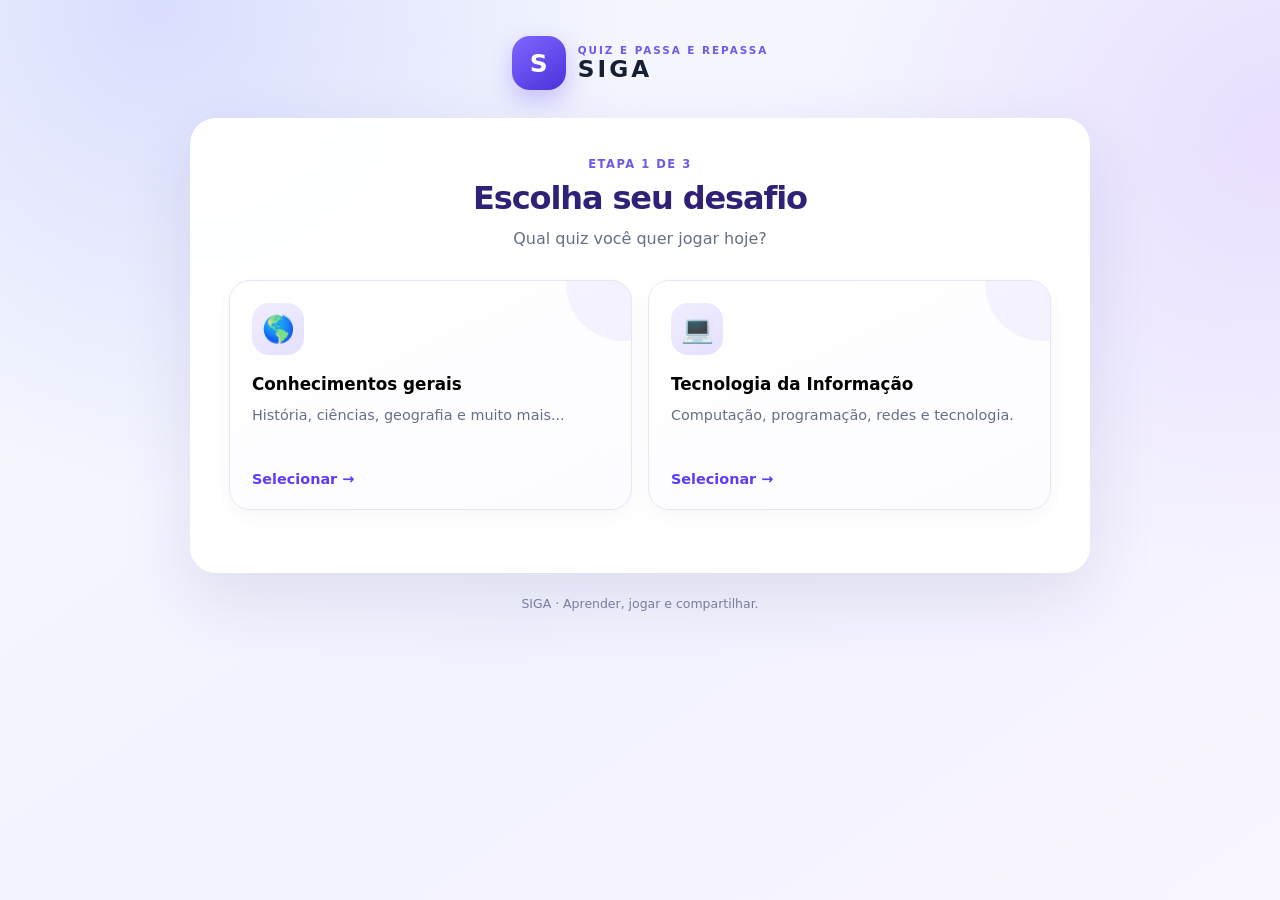
==== commit 68343298: "Ajustes no CSS e cronômetro nas perguntas" ====
--- a/index.html
+++ b/index.html
@@ -4,14 +4,14 @@
   <meta charset="UTF-8" />
   <meta name="viewport" content="width=device-width, initial-scale=1.0" />
   <meta name="theme-color" content="#4f46e5" />
-  <title>SIGA | Quiz e Disputa</title>
+  <title>SIGA -  Quiz e Disputa</title>
   <link rel="stylesheet" href="style.css" />
 </head>
 <body>
   <main class="app">
     <header class="marca">
       <div class="marca-icone" aria-hidden="true">S</div>
-      <div><p class="marca-sobretitulo">QUIZ E DISPUTA</p><p class="marca-nome">SIGA</p></div>
+      <div><p class="marca-sobretitulo">QUIZ E PASSA E REPASSA</p><p class="marca-nome">SIGA</p></div>
     </header>
 
     <!-- 1. Escolher a categoria -->
@@ -24,7 +24,7 @@
           <button class="cartao-escolha" type="button" data-tipo="geral">
             <span class="escolha-icone" aria-hidden="true">🌎</span>
             <span class="escolha-titulo">Conhecimentos gerais</span>
-            <span class="escolha-descricao">História, ciências, geografia e muito mais.</span>
+            <span class="escolha-descricao">História, ciências, geografia e muito mais...</span>
             <span class="escolha-cta">Selecionar <span aria-hidden="true">→</span></span>
           </button>
           <button class="cartao-escolha" type="button" data-tipo="ti">
@@ -52,7 +52,7 @@
           </button>
           <button class="cartao-escolha" type="button" data-modo="equipe">
             <span class="escolha-icone" aria-hidden="true">⚡</span>
-            <span class="escolha-titulo">Em equipe — passa e repassa</span>
+            <span class="escolha-titulo">Em equipe: passa e repassa</span>
             <span class="escolha-descricao">Duas equipes disputam a vez. Um responsável registra se a resposta falada está certa.</span>
             <span class="escolha-cta">Começar disputa <span aria-hidden="true">→</span></span>
           </button>
@@ -143,20 +143,21 @@
       <div class="cartao cartao-pergunta">
         <p id="categoria-pergunta-equipe" class="etiqueta-categoria"></p>
         <h2 id="texto-pergunta-equipe"></h2>
-        <p id="status-disputa" class="status-disputa" aria-live="polite">Quem responderá primeiro?</p>
+        <p id="status-disputa" class="status-disputa" aria-live="polite">Quem apertar primeiro ganha a vez!</p>
+        <div id="cronometro-equipe" class="cronometro" role="timer" aria-live="polite" aria-label="Tempo para responder">
+          <span class="cronometro-icone" aria-hidden="true">⏱</span>
+          <span class="cronometro-textos"><span class="cronometro-legenda">TEMPO PARA RESPONDER</span><strong id="tempo-restante">01:00</strong></span>
+          <span id="cronometro-status" class="cronometro-status">Aguardando buzzer</span>
+        </div>
         <div id="botoes-buzzer" class="botoes-buzzer">
           <button id="btn-buzzer-a" class="btn btn-buzzer btn-buzzer-a" type="button"></button>
           <button id="btn-buzzer-b" class="btn btn-buzzer btn-buzzer-b" type="button"></button>
         </div>
-        <div id="painel-resposta-equipe" class="painel-resposta oculto">
-          <label id="rotulo-resposta" for="resposta-equipe">Resposta falada pela equipe</label>
-          <input id="resposta-equipe" type="text" maxlength="180" placeholder="Digite aqui a resposta falada" autocomplete="off" />
-          <p class="dica">O responsável pelo quiz deve avaliar a resposta falada e registrar o resultado abaixo.</p>
-          <div class="acoes-avaliacao">
-            <button id="btn-acerto-equipe" class="btn btn-acerto" type="button">✓ Registrar acerto</button>
-            <button id="btn-erro-equipe" class="btn btn-erro" type="button">✕ Registrar erro</button>
-          </div>
-          <button id="btn-passar" class="btn btn-secundario btn-passar" type="button">Passar a vez para a outra equipe</button>
+        <div id="painel-resposta-equipe" class="painel-resposta">
+          <p id="rotulo-resposta" class="rotulo-campo">Apertem o botão da equipe para ganhar a vez; depois escolham uma alternativa.</p>
+          <div id="opcoes-equipe" class="opcoes"></div>
+          <p class="dica">A pergunta e as quatro alternativas ficam visíveis, como no modo individual. Só a equipe que ganhou a vez pode selecionar uma resposta.</p>
+          <button id="btn-passar" class="btn btn-secundario btn-passar oculto" type="button">Passar a vez para a outra equipe</button>
         </div>
         <div id="feedback-equipe" class="feedback" aria-live="polite"></div>
         <button id="btn-proxima-equipe" class="btn btn-principal oculto" type="button">Próxima pergunta</button>
--- a/style.css
+++ b/style.css
@@ -137,3 +137,120 @@
   .btn-buzzer { min-height: 58px; }
   .info-quiz { align-items: flex-start; }
 }
+
+
+/* ===== SIGA: acabamento visual renovado ===== */
+:root {
+  --primaria: #5b3df5;
+  --primaria-escura: #3922b8;
+  --primaria-clara: #f0edff;
+  --texto: #172033;
+  --suave: #667085;
+  --fundo: #f4f6ff;
+  --borda: #e4e7f2;
+  --raio: 22px;
+  --sombra: 0 22px 60px rgba(41, 35, 100, .12);
+}
+body {
+  background: radial-gradient(circle at 12% 0%, rgba(129, 140, 248, .25), transparent 34%),
+              radial-gradient(circle at 100% 15%, rgba(192, 132, 252, .18), transparent 30%),
+              linear-gradient(145deg, #f8faff 0%, #f1f2ff 55%, #faf5ff 100%);
+  background-attachment: fixed;
+}
+.app { max-width: 900px; }
+.marca { margin: 12px 0 28px; }
+.marca-icone {
+  width: 54px; height: 54px; border-radius: 18px;
+  background: linear-gradient(145deg, #8067ff, #4b32dc);
+  box-shadow: 0 10px 24px rgba(91, 61, 245, .28);
+}
+.marca-sobretitulo { color: #7058e8; }
+.cartao {
+  border: 1px solid rgba(255,255,255,.85);
+  border-radius: 26px;
+  box-shadow: 0 24px 70px rgba(50, 45, 110, .11);
+  backdrop-filter: blur(14px);
+}
+h1 { color: #302078; letter-spacing: -.035em; }
+h2 { letter-spacing: -.025em; }
+.etapa, .etiqueta-categoria { color: #7058e8; }
+.cartao-escolha {
+  position: relative; overflow: hidden; border-radius: 21px;
+  background: linear-gradient(155deg, #fff 0%, #fcfbff 100%);
+  box-shadow: 0 6px 20px rgba(39, 36, 91, .035);
+}
+.cartao-escolha::after {
+  content: ""; position: absolute; width: 115px; height: 115px;
+  right: -50px; top: -55px; border-radius: 50%;
+  background: rgba(129, 105, 255, .07); pointer-events: none;
+}
+.cartao-escolha:hover, .cartao-escolha:focus-visible {
+  border-color: #9b8bff; transform: translateY(-4px);
+  box-shadow: 0 18px 34px rgba(91, 61, 245, .12);
+}
+.escolha-icone { border-radius: 17px; background: linear-gradient(145deg, #f1edff, #e4e0ff); }
+.btn { border-radius: 14px; min-height: 48px; }
+.btn-principal {
+  background: linear-gradient(135deg, #7157ff, #4b32d7);
+  box-shadow: 0 9px 20px rgba(91, 61, 245, .22);
+}
+.btn-principal:hover { filter: brightness(1.05); box-shadow: 0 12px 25px rgba(91, 61, 245, .28); }
+.btn-secundario { background: #f0effa; color: #50466f; }
+.nivel-btn { border-radius: 15px; transition: .2s ease; }
+.nivel-btn.selecionado { background: linear-gradient(145deg, #f4f1ff, #eae6ff); border-color: #8a77ff; }
+.selo-nivel { color: #5038ca; background: #ece8ff; }
+.barra-progresso { height: 9px; background: #e5e4f3; }
+.barra-progresso-preenchido { background: linear-gradient(90deg, #7157ff, #b18cff); }
+.cartao-pergunta { border-radius: 25px; }
+.opcao { border-radius: 15px; padding: 16px 18px; background: #fdfdff; }
+.opcao:hover:not(:disabled) { border-color: #9a8aff; background: #f5f2ff; transform: translateX(2px); }
+.opcao.correta { border-color: #22a06b; background: #e6f8ef; color: #126344; }
+.opcao.incorreta { border-color: #e45b68; background: #fff0f1; color: #9f2633; }
+.placar-equipes { gap: 14px; }
+.placar-time {
+  border: 1px solid #e6e7f2; border-radius: 20px; padding: 18px;
+  background: linear-gradient(160deg, #fff, #fbfaff);
+  box-shadow: 0 10px 26px rgba(34, 31, 76, .06);
+}
+.placar-a { border-top: 5px solid #6550ee; }
+.placar-b { border-top: 5px solid #f07839; }
+.versus { color: #7b70ad; background: #ece9fb; padding: 8px; border-radius: 50%; }
+.status-disputa { background: #f4f2ff; color: #51418d; border: 1px solid #e9e4ff; }
+.btn-buzzer { min-height: 82px; border-radius: 17px; font-size: .98rem; box-shadow: 0 9px 20px rgba(25, 25, 55, .12); }
+.btn-buzzer-a { background: linear-gradient(135deg, #7560ff, #4d36d6); }
+.btn-buzzer-b { background: linear-gradient(135deg, #ff985e, #e65c27); }
+.btn-buzzer:hover { filter: brightness(1.06); transform: translateY(-2px); }
+.painel-resposta { border-radius: 18px; background: #faf9ff; border-color: #e8e4f8; }
+/* Cronômetro do passa e repassa */
+.cronometro {
+  display: flex; align-items: center; justify-content: center; gap: 13px;
+  width: min(100%, 360px); margin: 0 auto 18px; padding: 13px 18px;
+  border: 1px solid #e5e0ff; border-radius: 18px;
+  background: linear-gradient(135deg, #f4f1ff, #fff);
+  color: #3c2a9a; box-shadow: 0 8px 22px rgba(91, 61, 245, .08);
+  transition: background .2s, border-color .2s, color .2s;
+}
+.cronometro-icone { font-size: 1.8rem; }
+.cronometro-textos { display: flex; flex-direction: column; gap: 2px; }
+.cronometro-legenda { font-size: .62rem; font-weight: 900; letter-spacing: .1em; }
+#tempo-restante { font-size: 1.9rem; line-height: 1; font-variant-numeric: tabular-nums; letter-spacing: .04em; }
+.cronometro-status { margin-left: auto; max-width: 110px; text-align: right; font-size: .72rem; line-height: 1.3; color: #6c619c; font-weight: 750; }
+.cronometro.urgente { color: #a32136; background: #fff0f1; border-color: #ffb8c0; animation: pulso-tempo .8s ease-in-out infinite alternate; }
+.cronometro.urgente .cronometro-status { color: #a32136; }
+@keyframes pulso-tempo { from { box-shadow: 0 0 0 0 rgba(225, 29, 72, .05); } to { box-shadow: 0 0 0 5px rgba(225, 29, 72, .10); } }
+.item-ranking { border-radius: 15px; }
+.item-ranking.destaque { border-color: #a99bff; background: linear-gradient(110deg, #f5f2ff, #fff); }
+.posicao { border-radius: 11px; background: #eeebff; color: #4b36bd; }
+.pontos-ranking { color: #4b36bd; }
+.rodape { color: #7d82a0; padding-bottom: 8px; }
+@media (max-width: 620px) {
+  .cartao { border-radius: 21px; }
+  .placar-equipes { grid-template-columns: minmax(0,1fr) auto minmax(0,1fr); gap: 6px; }
+  .placar-time { padding: 12px 9px; }
+  .cronometro { gap: 9px; padding: 12px; }
+  .cronometro-status { max-width: 86px; font-size: .67rem; }
+  #tempo-restante { font-size: 1.65rem; }
+}
+@media (prefers-reduced-motion: reduce) {
+  *, *::before, *::after { animation-duration: .01ms !important; transition-duration: .01ms !important; scroll-behavior: auto !important; }
+}
